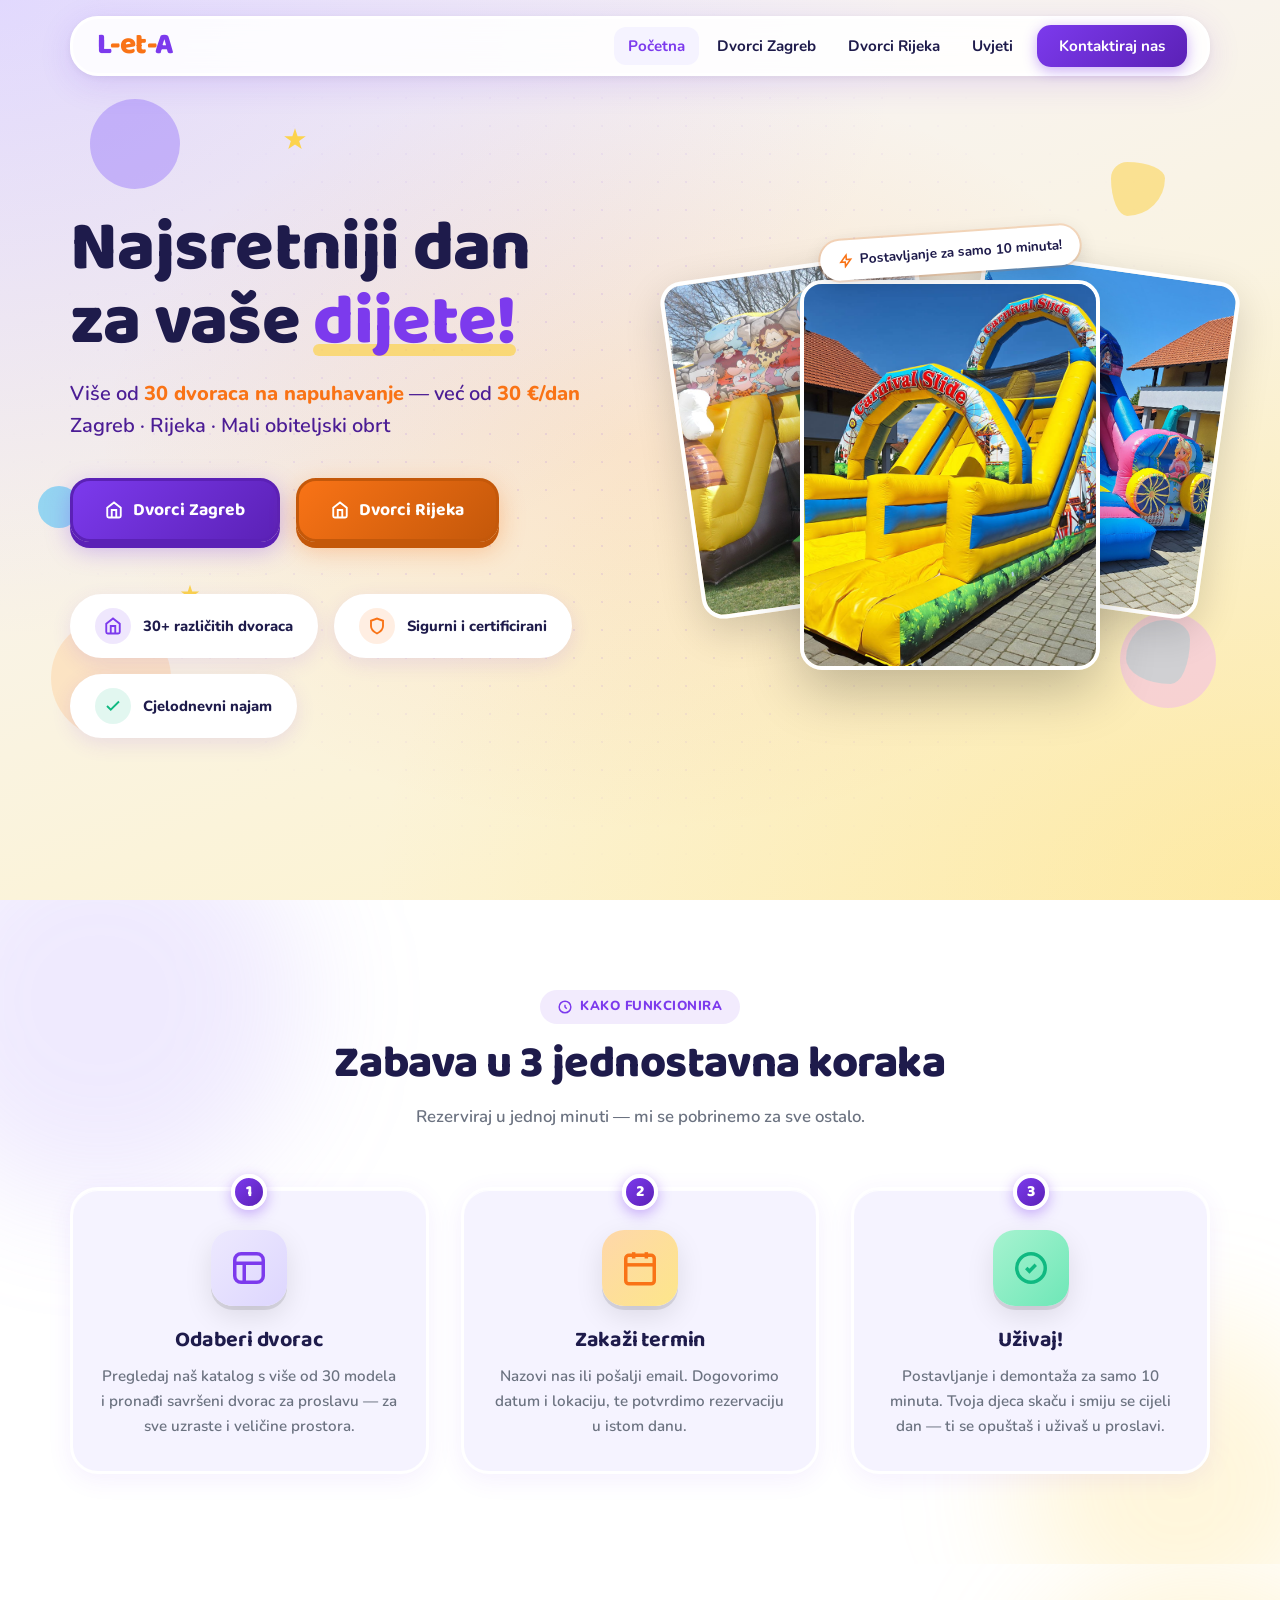
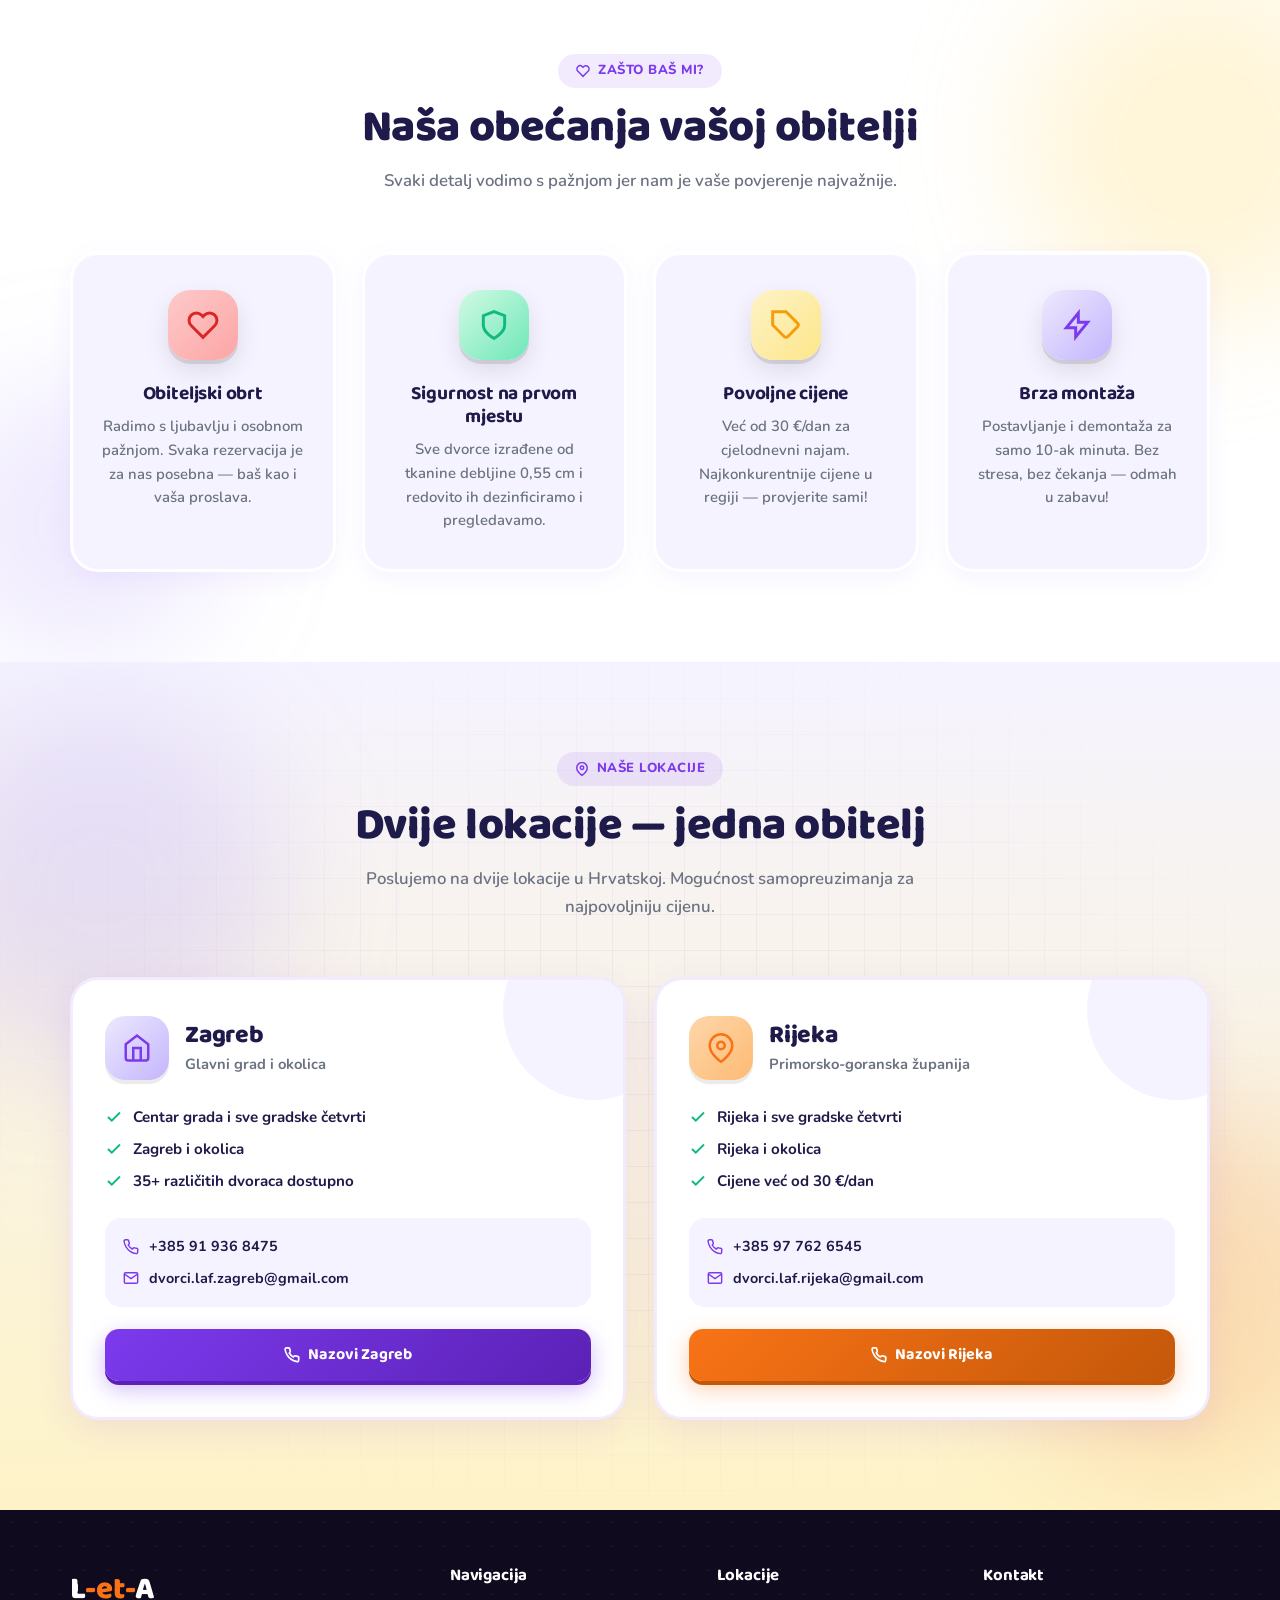
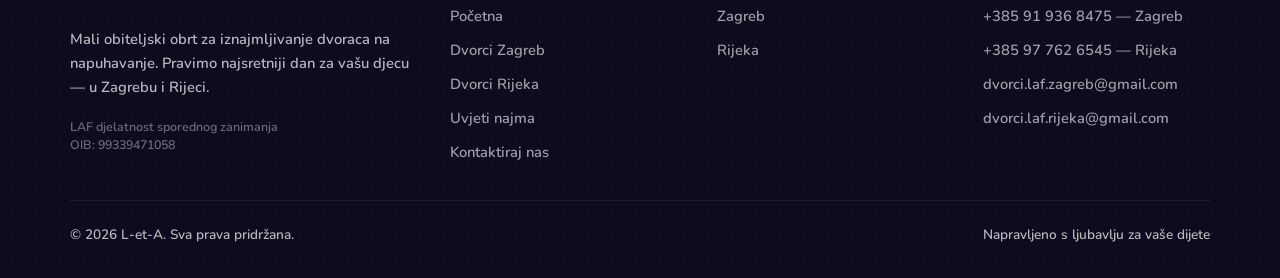
==== index.html @ 9fb662c5 "dodana stranica" ====
<!DOCTYPE html>
<html lang="hr">
<head>
  <meta charset="UTF-8" />
  <meta name="viewport" content="width=device-width, initial-scale=1.0, viewport-fit=cover" />
  <meta name="theme-color" content="#7C3AED" />
  <title>L-et-A — Dvorci na napuhavanje | Zagreb · Rijeka</title>
  <meta name="description" content="Nudimo vam veliki izbor napuhanaca/dvoraca na napuhavanje. Sigurni smo kako ćete pronaći idealan izbor za cjelodnevnu zabavu vašeg djeteta." />
  <meta name="keywords" content="napuhanac, dvorac, napuhanci, dvorci, napuhavanje, napuhanac Zagreb, napuhanci Zagreb, napuhanac Rijeka, napuhanci Rijeka, zabava, rođendan, rođendani, priredba, djeca, najam, iznajmljivanje" />
  <link rel="preconnect" href="https://fonts.googleapis.com" />
  <link rel="preconnect" href="https://fonts.gstatic.com" crossorigin />
  <link href="https://fonts.googleapis.com/css2?family=Baloo+2:wght@500;600;700;800&family=Nunito:wght@400;500;600;700;800&display=swap&subset=latin-ext" rel="stylesheet" />
  <link rel="stylesheet" href="css/style.css" />
</head>
<body>

  <nav class="navbar" id="navbar" aria-label="Glavna navigacija">
    <a href="index.html" class="nav-logo">L<span>-et-</span>A</a>
    <ul class="nav-links" id="navLinks">
      <li><a href="index.html" class="active">Početna</a></li>
      <li><a href="katalog.html#zagreb">Dvorci Zagreb</a></li>
      <li><a href="katalog.html#rijeka">Dvorci Rijeka</a></li>
      <li><a href="uvjeti.html">Uvjeti</a></li>
      <li><a href="kontakt.html" class="btn-nav">Kontaktiraj nas</a></li>
    </ul>
    <button class="hamburger" id="hamburger" aria-label="Otvori izbornik" aria-expanded="false" aria-controls="navLinks">
      <span></span><span></span><span></span>
    </button>
  </nav>

  <section class="hero" id="pocetna">
    <div class="shape shape-1"></div>
    <div class="shape shape-2"></div>
    <div class="shape shape-3"></div>
    <div class="shape shape-4"></div>
    <div class="shape shape-5"></div>
    <div class="shape shape-6"></div>
    <div class="star" style="top:14%;left:22%;animation-delay:0.3s">
      <svg width="26" height="26" viewBox="0 0 24 24"><path d="M12 2l2.4 7.4H22l-6.2 4.5 2.4 7.4L12 17 5.8 21.3l2.4-7.4L2 9.4h7.6z"/></svg>
    </div>
    <div class="star" style="top:28%;right:19%;animation-delay:1.2s">
      <svg width="18" height="18" viewBox="0 0 24 24"><path d="M12 2l2.4 7.4H22l-6.2 4.5 2.4 7.4L12 17 5.8 21.3l2.4-7.4L2 9.4h7.6z"/></svg>
    </div>
    <div class="star" style="bottom:32%;left:14%;animation-delay:0.8s">
      <svg width="22" height="22" viewBox="0 0 24 24"><path d="M12 2l2.4 7.4H22l-6.2 4.5 2.4 7.4L12 17 5.8 21.3l2.4-7.4L2 9.4h7.6z"/></svg>
    </div>
    <div class="star" style="top:60%;right:24%;animation-delay:1.7s">
      <svg width="16" height="16" viewBox="0 0 24 24"><path d="M12 2l2.4 7.4H22l-6.2 4.5 2.4 7.4L12 17 5.8 21.3l2.4-7.4L2 9.4h7.6z"/></svg>
    </div>

    <div class="hero-layout">

      <div class="hero-content fade-up">
        <h1>Najsretniji dan<br>za vaše <span class="accent">dijete!</span></h1>
        <p>Više od <strong>30 dvoraca na napuhavanje</strong> — već od <strong>30 €/dan</strong><br>Zagreb · Rijeka · Mali obiteljski obrt</p>
        <div class="hero-btns">
          <a href="katalog.html#zagreb" class="btn-primary">
            <svg width="18" height="18" viewBox="0 0 24 24" fill="none" stroke="currentColor" stroke-width="2.5"><path d="M3 9l9-7 9 7v11a2 2 0 0 1-2 2H5a2 2 0 0 1-2-2z"/><polyline points="9 22 9 12 15 12 15 22"/></svg>
            Dvorci Zagreb
          </a>
          <a href="katalog.html#rijeka" class="btn-secondary">
            <svg width="18" height="18" viewBox="0 0 24 24" fill="none" stroke="currentColor" stroke-width="2.5"><path d="M3 9l9-7 9 7v11a2 2 0 0 1-2 2H5a2 2 0 0 1-2-2z"/><polyline points="9 22 9 12 15 12 15 22"/></svg>
            Dvorci Rijeka
          </a>
        </div>
        <div class="hero-stats">
          <div class="stat-pill">
            <div class="stat-icon" style="background:rgba(124,58,237,0.12)">
              <svg width="18" height="18" viewBox="0 0 24 24" fill="none" stroke="#7C3AED" stroke-width="2.5"><path d="M3 9l9-7 9 7v11a2 2 0 0 1-2 2H5a2 2 0 0 1-2-2z"/><polyline points="9 22 9 12 15 12 15 22"/></svg>
            </div>
            30+ različitih dvoraca
          </div>
          <div class="stat-pill">
            <div class="stat-icon" style="background:rgba(249,115,22,0.12)">
              <svg width="18" height="18" viewBox="0 0 24 24" fill="none" stroke="#F97316" stroke-width="2.5"><path d="M12 22s8-4 8-10V5l-8-3-8 3v7c0 6 8 10 8 10z"/></svg>
            </div>
            Sigurni i certificirani
          </div>
          <div class="stat-pill">
            <div class="stat-icon" style="background:rgba(16,185,129,0.12)">
              <svg width="18" height="18" viewBox="0 0 24 24" fill="none" stroke="#10B981" stroke-width="2.5"><polyline points="20 6 9 17 4 12"/></svg>
            </div>
            Cjelodnevni najam
          </div>
        </div>
      </div>

      <div class="hero-imgs fade-up" style="transition-delay:0.15s">
        <div class="hero-img-stack">
          <img src="images/hero/hero3.jpg" class="hero-img hero-img-left" alt="Dvorac na napuhavanje" loading="eager" style="transform:rotate(-8deg) scaleX(-1)" />
          <img src="images/hero/hero1.jpg" class="hero-img hero-img-center" alt="Dvorac na napuhavanje" loading="eager" />
          <img src="images/hero/hero2.jpg" class="hero-img hero-img-right" alt="Dvorac na napuhavanje" loading="eager" />
          <div class="hero-img-badge">
            <svg viewBox="0 0 24 24" fill="none" stroke="currentColor" stroke-width="2.5"><path d="M13 10V3L4 14h7v7l9-11h-7z"/></svg>
            Postavljanje za samo 10 minuta!
          </div>
        </div>
      </div>

    </div>
  </section>

  <section class="hiw" id="kako">
    <div class="blob blob-1"></div>
    <div class="blob blob-2"></div>
    <div class="section-inner">
      <div class="section-header fade-up">
        <div class="section-tag">
          <svg width="14" height="14" viewBox="0 0 24 24" fill="none" stroke="currentColor" stroke-width="2.5"><circle cx="12" cy="12" r="10"/><path d="M12 8v4l3 3"/></svg>
          Kako funkcionira
        </div>
        <h2 class="section-title">Zabava u 3 jednostavna koraka</h2>
        <p class="section-sub">Rezerviraj u jednoj minuti — mi se pobrinemo za sve ostalo.</p>
      </div>
      <div class="hiw-grid">
        <div class="hiw-card fade-up" style="transition-delay:0.05s">
          <div class="hiw-step-num">1</div>
          <div class="hiw-icon" style="background:linear-gradient(135deg,#EDE9FE,#DDD6FE)">
            <svg viewBox="0 0 24 24" fill="none" stroke="#7C3AED" stroke-width="2.2"><rect x="3" y="3" width="18" height="18" rx="4"/><path d="M3 9h18M9 21V9"/></svg>
          </div>
          <h3>Odaberi dvorac</h3>
          <p>Pregledaj naš katalog s više od 30 modela i pronađi savršeni dvorac za proslavu — za sve uzraste i veličine prostora.</p>
        </div>
        <div class="hiw-card fade-up" style="transition-delay:0.15s">
          <div class="hiw-step-num">2</div>
          <div class="hiw-icon" style="background:linear-gradient(135deg,#FED7AA,#FDE68A)">
            <svg viewBox="0 0 24 24" fill="none" stroke="#F97316" stroke-width="2.2"><rect x="3" y="4" width="18" height="18" rx="2"/><line x1="16" y1="2" x2="16" y2="6"/><line x1="8" y1="2" x2="8" y2="6"/><line x1="3" y1="10" x2="21" y2="10"/></svg>
          </div>
          <h3>Zakaži termin</h3>
          <p>Nazovi nas ili pošalji email. Dogovorimo datum i lokaciju, te potvrdimo rezervaciju u istom danu.</p>
        </div>
        <div class="hiw-card fade-up" style="transition-delay:0.25s">
          <div class="hiw-step-num">3</div>
          <div class="hiw-icon" style="background:linear-gradient(135deg,#A7F3D0,#6EE7B7)">
            <svg viewBox="0 0 24 24" fill="none" stroke="#10B981" stroke-width="2.2"><path d="M9 12l2 2 4-4m6 2a9 9 0 11-18 0 9 9 0 0118 0z"/></svg>
          </div>
          <h3>Uživaj!</h3>
          <p>Postavljanje i demontaža za samo 10 minuta. Tvoja djeca skaču i smiju se cijeli dan — ti se opuštaš i uživaš u proslavi.</p>
        </div>
      </div>
    </div>
  </section>

  <section class="why">
    <div class="blob blob-1"></div>
    <div class="blob blob-2"></div>
    <div class="section-inner">
      <div class="section-header fade-up">
        <div class="section-tag">
          <svg width="14" height="14" viewBox="0 0 24 24" fill="none" stroke="currentColor" stroke-width="2.5"><path d="M20.84 4.61a5.5 5.5 0 0 0-7.78 0L12 5.67l-1.06-1.06a5.5 5.5 0 0 0-7.78 7.78l1.06 1.06L12 21.23l7.78-7.78 1.06-1.06a5.5 5.5 0 0 0 0-7.78z"/></svg>
          Zašto baš mi?
        </div>
        <h2 class="section-title">Naša obećanja vašoj obitelji</h2>
        <p class="section-sub">Svaki detalj vodimo s pažnjom jer nam je vaše povjerenje najvažnije.</p>
      </div>
      <div class="why-grid">
        <div class="why-card fade-up" style="transition-delay:0.05s">
          <div class="why-icon" style="background:linear-gradient(135deg,#FECACA,#FCA5A5)">
            <svg viewBox="0 0 24 24" fill="none" stroke="#DC2626" stroke-width="2.2"><path d="M20.84 4.61a5.5 5.5 0 0 0-7.78 0L12 5.67l-1.06-1.06a5.5 5.5 0 0 0-7.78 7.78l1.06 1.06L12 21.23l7.78-7.78 1.06-1.06a5.5 5.5 0 0 0 0-7.78z"/></svg>
          </div>
          <h3>Obiteljski obrt</h3>
          <p>Radimo s ljubavlju i osobnom pažnjom. Svaka rezervacija je za nas posebna — baš kao i vaša proslava.</p>
        </div>
        <div class="why-card fade-up" style="transition-delay:0.12s">
          <div class="why-icon" style="background:linear-gradient(135deg,#D1FAE5,#6EE7B7)">
            <svg viewBox="0 0 24 24" fill="none" stroke="#10B981" stroke-width="2.2"><path d="M12 22s8-4 8-10V5l-8-3-8 3v7c0 6 8 10 8 10z"/></svg>
          </div>
          <h3>Sigurnost na prvom mjestu</h3>
          <p>Sve dvorce izrađene od tkanine debljine 0,55 cm i redovito ih dezinficiramo i pregledavamo.</p>
        </div>
        <div class="why-card fade-up" style="transition-delay:0.19s">
          <div class="why-icon" style="background:linear-gradient(135deg,#FEF3C7,#FDE68A)">
            <svg viewBox="0 0 24 24" fill="none" stroke="#F59E0B" stroke-width="2.2"><path d="M20.59 13.41l-7.17 7.17a2 2 0 0 1-2.83 0L2 12V2h10l8.59 8.59a2 2 0 0 1 0 2.82z"/><line x1="7" y1="7" x2="7.01" y2="7"/></svg>
          </div>
          <h3>Povoljne cijene</h3>
          <p>Već od 30 €/dan za cjelodnevni najam. Najkonkurentnije cijene u regiji — provjerite sami!</p>
        </div>
        <div class="why-card fade-up" style="transition-delay:0.26s">
          <div class="why-icon" style="background:linear-gradient(135deg,#EDE9FE,#C4B5FD)">
            <svg viewBox="0 0 24 24" fill="none" stroke="#7C3AED" stroke-width="2.2"><path d="M13 10V3L4 14h7v7l9-11h-7z"/></svg>
          </div>
          <h3>Brza montaža</h3>
          <p>Postavljanje i demontaža za samo 10-ak minuta. Bez stresa, bez čekanja — odmah u zabavu!</p>
        </div>
      </div>
    </div>
  </section>

  <section class="areas" id="lokacije">
    <div class="blob blob-1"></div>
    <div class="blob blob-2"></div>
    <div class="section-inner">
      <div class="section-header fade-up">
        <div class="section-tag">
          <svg width="14" height="14" viewBox="0 0 24 24" fill="none" stroke="currentColor" stroke-width="2.5"><path d="M21 10c0 7-9 13-9 13s-9-6-9-13a9 9 0 0 1 18 0z"/><circle cx="12" cy="10" r="3"/></svg>
          Naše lokacije
        </div>
        <h2 class="section-title">Dvije lokacije — jedna obitelj</h2>
        <p class="section-sub">Poslujemo na dvije lokacije u Hrvatskoj. Mogućnost samopreuzimanja za najpovoljniju cijenu.</p>
      </div>
      <div class="areas-grid">

        <div class="area-card fade-up" id="lokacija-zagreb" style="transition-delay:0.05s">
          <div class="area-card-header">
            <div class="area-icon" style="background:linear-gradient(135deg,#EDE9FE,#C4B5FD)">
              <svg viewBox="0 0 24 24" fill="none" stroke="#7C3AED" stroke-width="2"><path d="M3 9l9-7 9 7v11a2 2 0 0 1-2 2H5a2 2 0 0 1-2-2z"/><polyline points="9 22 9 12 15 12 15 22"/></svg>
            </div>
            <div>
              <h3>Zagreb</h3>
              <p class="area-sub">Glavni grad i okolica</p>
            </div>
          </div>
          <ul class="area-list">
            <li><svg viewBox="0 0 24 24" fill="none" stroke="currentColor" stroke-width="2.5"><polyline points="20 6 9 17 4 12"/></svg>Centar grada i sve gradske četvrti</li>
            <li><svg viewBox="0 0 24 24" fill="none" stroke="currentColor" stroke-width="2.5"><polyline points="20 6 9 17 4 12"/></svg>Zagreb i okolica</li>
            <li><svg viewBox="0 0 24 24" fill="none" stroke="currentColor" stroke-width="2.5"><polyline points="20 6 9 17 4 12"/></svg>35+ različitih dvoraca dostupno</li>
          </ul>
          <div class="area-contact">
            <div class="area-contact-row">
              <svg viewBox="0 0 24 24" fill="none" stroke="currentColor" stroke-width="2.2"><path d="M22 16.92v3a2 2 0 0 1-2.18 2 19.79 19.79 0 0 1-8.63-3.07A19.5 19.5 0 0 1 4.69 12 19.79 19.79 0 0 1 1.61 3.41 2 2 0 0 1 3.6 1.21h3a2 2 0 0 1 2 1.72 12.84 12.84 0 0 0 .7 2.81 2 2 0 0 1-.45 2.11L7.91 9a16 16 0 0 0 6 6l1.27-1.27a2 2 0 0 1 2.11-.45 12.84 12.84 0 0 0 2.81.7A2 2 0 0 1 22 16.92z"/></svg>
              <a href="tel:+385919368475">+385 91 936 8475</a>
            </div>
            <div class="area-contact-row">
              <svg viewBox="0 0 24 24" fill="none" stroke="currentColor" stroke-width="2.2"><path d="M4 4h16c1.1 0 2 .9 2 2v12c0 1.1-.9 2-2 2H4c-1.1 0-2-.9-2-2V6c0-1.1.9-2 2-2z"/><polyline points="22,6 12,13 2,6"/></svg>
              <a href="mailto:dvorci.laf.zagreb@gmail.com">dvorci.laf.zagreb@gmail.com</a>
            </div>
          </div>
          <a href="tel:+385919368475" class="btn-area btn-area-purple">
            <svg width="16" height="16" viewBox="0 0 24 24" fill="none" stroke="currentColor" stroke-width="2.5"><path d="M22 16.92v3a2 2 0 0 1-2.18 2 19.79 19.79 0 0 1-8.63-3.07A19.5 19.5 0 0 1 4.69 12 19.79 19.79 0 0 1 1.61 3.41 2 2 0 0 1 3.6 1.21h3a2 2 0 0 1 2 1.72 12.84 12.84 0 0 0 .7 2.81 2 2 0 0 1-.45 2.11L7.91 9a16 16 0 0 0 6 6l1.27-1.27a2 2 0 0 1 2.11-.45 12.84 12.84 0 0 0 2.81.7A2 2 0 0 1 22 16.92z"/></svg>
            Nazovi Zagreb
          </a>
        </div>

        <div class="area-card fade-up" id="lokacija-rijeka" style="transition-delay:0.15s">
          <div class="area-card-header">
            <div class="area-icon" style="background:linear-gradient(135deg,#FED7AA,#FDBA74)">
              <svg viewBox="0 0 24 24" fill="none" stroke="#F97316" stroke-width="2"><path d="M21 10c0 7-9 13-9 13s-9-6-9-13a9 9 0 0 1 18 0z"/><circle cx="12" cy="10" r="3"/></svg>
            </div>
            <div>
              <h3>Rijeka</h3>
              <p class="area-sub">Primorsko-goranska županija</p>
            </div>
          </div>
          <ul class="area-list">
            <li><svg viewBox="0 0 24 24" fill="none" stroke="currentColor" stroke-width="2.5"><polyline points="20 6 9 17 4 12"/></svg>Rijeka i sve gradske četvrti</li>
            <li><svg viewBox="0 0 24 24" fill="none" stroke="currentColor" stroke-width="2.5"><polyline points="20 6 9 17 4 12"/></svg>Rijeka i okolica</li>
            <li><svg viewBox="0 0 24 24" fill="none" stroke="currentColor" stroke-width="2.5"><polyline points="20 6 9 17 4 12"/></svg>Cijene već od 30 €/dan</li>
          </ul>
          <div class="area-contact">
            <div class="area-contact-row">
              <svg viewBox="0 0 24 24" fill="none" stroke="currentColor" stroke-width="2.2"><path d="M22 16.92v3a2 2 0 0 1-2.18 2 19.79 19.79 0 0 1-8.63-3.07A19.5 19.5 0 0 1 4.69 12 19.79 19.79 0 0 1 1.61 3.41 2 2 0 0 1 3.6 1.21h3a2 2 0 0 1 2 1.72 12.84 12.84 0 0 0 .7 2.81 2 2 0 0 1-.45 2.11L7.91 9a16 16 0 0 0 6 6l1.27-1.27a2 2 0 0 1 2.11-.45 12.84 12.84 0 0 0 2.81.7A2 2 0 0 1 22 16.92z"/></svg>
              <a href="tel:+385977626545">+385 97 762 6545</a>
            </div>
            <div class="area-contact-row">
              <svg viewBox="0 0 24 24" fill="none" stroke="currentColor" stroke-width="2.2"><path d="M4 4h16c1.1 0 2 .9 2 2v12c0 1.1-.9 2-2 2H4c-1.1 0-2-.9-2-2V6c0-1.1.9-2 2-2z"/><polyline points="22,6 12,13 2,6"/></svg>
              <a href="mailto:dvorci.laf.rijeka@gmail.com">dvorci.laf.rijeka@gmail.com</a>
            </div>
          </div>
          <a href="tel:+385977626545" class="btn-area btn-area-orange">
            <svg width="16" height="16" viewBox="0 0 24 24" fill="none" stroke="currentColor" stroke-width="2.5"><path d="M22 16.92v3a2 2 0 0 1-2.18 2 19.79 19.79 0 0 1-8.63-3.07A19.5 19.5 0 0 1 4.69 12 19.79 19.79 0 0 1 1.61 3.41 2 2 0 0 1 3.6 1.21h3a2 2 0 0 1 2 1.72 12.84 12.84 0 0 0 .7 2.81 2 2 0 0 1-.45 2.11L7.91 9a16 16 0 0 0 6 6l1.27-1.27a2 2 0 0 1 2.11-.45 12.84 12.84 0 0 0 2.81.7A2 2 0 0 1 22 16.92z"/></svg>
            Nazovi Rijeka
          </a>
        </div>

      </div>
    </div>
  </section>

  <footer class="footer" id="footer">
    <div class="footer-inner">
      <div>
        <a href="index.html" class="footer-logo">L<span>-et-</span>A</a>
        <p class="footer-desc">Mali obiteljski obrt za iznajmljivanje dvoraca na napuhavanje. Pravimo najsretniji dan za vašu djecu — u Zagrebu i Rijeci.</p>
        <p class="footer-business">LAF djelatnost sporednog zanimanja<br>OIB: 99339471058</p>
      </div>
      <div class="footer-col">
        <h4>Navigacija</h4>
        <ul class="footer-links">
          <li><a href="index.html">Početna</a></li>
          <li><a href="katalog.html#zagreb">Dvorci Zagreb</a></li>
          <li><a href="katalog.html#rijeka">Dvorci Rijeka</a></li>
          <li><a href="uvjeti.html">Uvjeti najma</a></li>
          <li><a href="kontakt.html">Kontaktiraj nas</a></li>
        </ul>
      </div>
      <div class="footer-col">
        <h4>Lokacije</h4>
        <ul class="footer-links">
          <li><a href="kontakt.html#zagreb">Zagreb</a></li>
          <li><a href="kontakt.html#rijeka">Rijeka</a></li>
        </ul>
      </div>
      <div class="footer-col">
        <h4>Kontakt</h4>
        <ul class="footer-links">
          <li><a href="tel:+385919368475">+385 91 936 8475 — Zagreb</a></li>
          <li><a href="tel:+385977626545">+385 97 762 6545 — Rijeka</a></li>
          <li><a href="mailto:dvorci.laf.zagreb@gmail.com">dvorci.laf.zagreb@gmail.com</a></li>
          <li><a href="mailto:dvorci.laf.rijeka@gmail.com">dvorci.laf.rijeka@gmail.com</a></li>
        </ul>
      </div>
    </div>
    <hr class="footer-divider" />
    <div class="footer-bottom">
      <span>© <span id="year"></span> L-et-A. Sva prava pridržana.</span>
      <span>Napravljeno s ljubavlju za vaše dijete</span>
    </div>
  </footer>

  <script src="js/script.js"></script>
  <script>document.getElementById('year').textContent = new Date().getFullYear();</script>
</body>
</html>
---- css/style.css ----
/* ═══════════════════════════════════════════════
   L-et-A — Shared Stylesheet
   Used across: index, katalog, uvjeti, kontakt
   ═══════════════════════════════════════════════ */

*, *::before, *::after { box-sizing: border-box; margin: 0; padding: 0; }

:root {
  --purple:    #7C3AED;
  --purple-l:  #A78BFA;
  --purple-d:  #5B21B6;
  --purple-xd: #4C1D95;
  --orange:    #F97316;
  --orange-d:  #C4580A;
  --yellow:    #FCD34D;
  --green:     #10B981;
  --green-l:   #6EE7B7;
  --blue:      #38BDF8;
  --pink:      #F0ABFC;
  --bg:        #F5F3FF;
  --bg-2:      #FEF3C7;
  --card-bg:   #FFFFFF;
  --text:      #1E1B4B;
  --text-2:    #4C1D95;
  --muted:     #6B7280;
  --radius:    20px;
  --radius-lg: 28px;
}

html {
  scroll-behavior: smooth;
  -webkit-text-size-adjust: 100%;
}

body {
  font-family: 'Nunito', system-ui, -apple-system, sans-serif;
  background: var(--bg);
  color: var(--text);
  overflow-x: hidden;
  -webkit-font-smoothing: antialiased;
  font-size: 16px;
  line-height: 1.5;
}

h1, h2, h3, h4, h5 {
  font-family: 'Baloo 2', 'Nunito', sans-serif;
  font-weight: 700;
  letter-spacing: -0.01em;
  line-height: 1.2;
}

img { max-width: 100%; display: block; }
button { font-family: inherit; }
a { color: inherit; }

/* ─── NAVBAR ─── */
.navbar {
  position: fixed; top: 16px; left: 50%; transform: translateX(-50%);
  width: calc(100% - 32px); max-width: 1140px;
  background: rgba(255,255,255,0.88);
  backdrop-filter: blur(18px);
  -webkit-backdrop-filter: blur(18px);
  border: 3px solid #fff;
  border-radius: var(--radius-lg);
  box-shadow: 0 8px 32px rgba(124,58,237,0.15), 0 2px 8px rgba(0,0,0,0.06);
  padding: 12px 20px 12px 24px;
  display: flex; align-items: center; justify-content: space-between;
  z-index: 100;
  transition: box-shadow 0.3s, padding 0.3s;
}
.navbar.scrolled {
  box-shadow: 0 14px 44px rgba(124,58,237,0.22), 0 2px 8px rgba(0,0,0,0.08);
  padding: 8px 20px 8px 24px;
}
.nav-logo {
  font-family: 'Baloo 2', sans-serif;
  font-size: 1.85rem; font-weight: 800;
  color: var(--purple);
  text-decoration: none;
  letter-spacing: -0.02em;
  line-height: 1;
}
.nav-logo span { color: var(--orange); }
.nav-links {
  display: flex; align-items: center; gap: 4px;
  list-style: none;
}
.nav-links a {
  text-decoration: none; color: var(--text);
  font-weight: 700; font-size: 0.95rem;
  padding: 9px 14px; border-radius: 12px;
  transition: background 0.2s, color 0.2s;
  cursor: pointer;
  white-space: nowrap;
}
.nav-links a:hover,
.nav-links a.active { background: var(--bg); color: var(--purple); }
.nav-links .btn-nav {
  background: linear-gradient(135deg, var(--purple), var(--purple-d));
  color: #fff !important;
  border-radius: 14px;
  padding: 11px 22px;
  box-shadow: 0 4px 14px rgba(124,58,237,0.4);
  transition: transform 0.2s ease-out, box-shadow 0.2s;
  margin-left: 6px;
}
.nav-links .btn-nav:hover {
  background: linear-gradient(135deg, var(--purple-d), var(--purple-xd));
  color: #fff !important;
  transform: translateY(-2px);
  box-shadow: 0 8px 22px rgba(124,58,237,0.5);
}
.hamburger {
  display: none; flex-direction: column; gap: 5px;
  cursor: pointer; padding: 10px; background: none; border: none;
}
.hamburger span {
  width: 24px; height: 3px;
  background: var(--purple); border-radius: 3px;
  transition: all 0.3s;
}
.hamburger.open span:nth-child(1) { transform: translateY(8px) rotate(45deg); }
.hamburger.open span:nth-child(2) { opacity: 0; }
.hamburger.open span:nth-child(3) { transform: translateY(-8px) rotate(-45deg); }

/* ─── HERO ─── */
.hero {
  min-height: 100vh;
  background:
    radial-gradient(ellipse at top left, rgba(167,139,250,0.25), transparent 50%),
    radial-gradient(ellipse at bottom right, rgba(252,211,77,0.3), transparent 50%),
    radial-gradient(ellipse at center, rgba(249,115,22,0.12), transparent 60%),
    linear-gradient(160deg, #F5F3FF 0%, #FEF3C7 100%);
  display: flex; align-items: center; justify-content: center;
  position: relative; overflow: hidden;
  padding: 130px 24px 80px;
}
.hero::before {
  content: ''; position: absolute; inset: 0;
  background-image: radial-gradient(circle, rgba(124,58,237,0.1) 1.5px, transparent 1.5px);
  background-size: 28px 28px;
  mask-image: radial-gradient(ellipse at center, #000 30%, transparent 70%);
  -webkit-mask-image: radial-gradient(ellipse at center, #000 30%, transparent 70%);
  pointer-events: none;
}
.hero-content {
  text-align: center; max-width: 760px;
  position: relative; z-index: 2;
}
.hero-badge {
  display: inline-flex; align-items: center; gap: 8px;
  background: #fff;
  border: 3px solid var(--yellow);
  border-radius: 50px;
  padding: 9px 22px;
  font-weight: 800; font-size: 0.9rem;
  color: var(--text);
  box-shadow: 0 6px 20px rgba(252,211,77,0.45);
  margin-bottom: 28px;
  animation: float 3s ease-in-out infinite;
}
.hero-badge svg { width: 18px; height: 18px; color: var(--orange); }
.hero h1 {
  font-size: clamp(2.4rem, 6.5vw, 4.4rem);
  font-weight: 800;
  line-height: 1.05;
  color: var(--text);
  margin-bottom: 18px;
}
.hero h1 .accent {
  color: var(--purple);
  position: relative;
  display: inline-block;
}
.hero h1 .accent::after {
  content: '';
  position: absolute; left: 0; right: 0; bottom: 4px;
  height: 12px;
  background: var(--yellow);
  border-radius: 8px;
  z-index: -1;
  opacity: 0.7;
}
.hero p {
  font-size: clamp(1.05rem, 2.4vw, 1.25rem);
  color: var(--text-2); font-weight: 600;
  margin-bottom: 36px; line-height: 1.6;
}
.hero p strong { color: var(--orange); font-weight: 800; }
.hero-btns {
  display: flex; gap: 16px; justify-content: center; flex-wrap: wrap;
}

.btn-primary, .btn-secondary {
  display: inline-flex; align-items: center; gap: 10px;
  text-decoration: none;
  font-family: 'Baloo 2', sans-serif;
  font-size: 1.1rem; font-weight: 700;
  padding: 16px 32px; border-radius: var(--radius);
  transition: transform 0.15s ease-out, box-shadow 0.15s ease-out;
  cursor: pointer;
  border: none;
  min-height: 56px;
  white-space: nowrap;
}
.btn-primary {
  background: linear-gradient(135deg, var(--purple), var(--purple-d));
  color: #fff;
  border: 3px solid var(--purple-d);
  box-shadow: 0 6px 0 var(--purple-d), 0 8px 24px rgba(124,58,237,0.35);
}
.btn-primary:hover { transform: translateY(-3px); box-shadow: 0 9px 0 var(--purple-d), 0 12px 32px rgba(124,58,237,0.45); }
.btn-primary:active { transform: translateY(2px); box-shadow: 0 3px 0 var(--purple-d), 0 4px 16px rgba(124,58,237,0.3); }
.btn-secondary {
  background: linear-gradient(135deg, var(--orange), var(--orange-d));
  color: #fff;
  border: 3px solid var(--orange-d);
  box-shadow: 0 6px 0 var(--orange-d), 0 8px 24px rgba(249,115,22,0.35);
}
.btn-secondary:hover { transform: translateY(-3px); box-shadow: 0 9px 0 var(--orange-d), 0 12px 32px rgba(249,115,22,0.45); }
.btn-secondary:active { transform: translateY(2px); box-shadow: 0 3px 0 var(--orange-d), 0 4px 16px rgba(249,115,22,0.3); }

.hero-stats {
  display: flex; gap: 16px; justify-content: center; flex-wrap: wrap;
  margin-top: 52px;
}
.stat-pill {
  background: #fff;
  border: 3px solid #fff;
  border-radius: 50px;
  padding: 11px 22px;
  display: flex; align-items: center; gap: 12px;
  font-weight: 800; font-size: 0.92rem;
  box-shadow: 0 6px 20px rgba(124,58,237,0.12);
  color: var(--text);
}
.stat-pill .stat-icon {
  width: 36px; height: 36px; border-radius: 50%;
  display: flex; align-items: center; justify-content: center;
  flex-shrink: 0;
}

/* Floating shapes */
.shape {
  position: absolute; border-radius: 50%;
  opacity: 0.55; pointer-events: none;
  filter: blur(0.5px);
}
.shape-1 { width:90px;height:90px; background:var(--purple-l); top:11%; left:7%; animation: float 6s ease-in-out infinite; }
.shape-2 { width:54px;height:54px; background:var(--yellow); top:18%; right:9%; animation: float 4.5s ease-in-out infinite 1s; border-radius: 30% 70% 70% 30% / 30% 30% 70% 70%; }
.shape-3 { width:120px;height:120px; background:#FED7AA; bottom:18%; left:4%; animation: float 7s ease-in-out infinite 0.5s; }
.shape-4 { width:64px;height:64px; background:var(--green-l); opacity:0.45; bottom:24%; right:7%; animation: float 5s ease-in-out infinite 2s; border-radius: 60% 40% 30% 70% / 60% 30% 70% 40%; }
.shape-5 { width:42px;height:42px; background:var(--blue); opacity:0.5; top:54%; left:3%; animation: float 5.5s ease-in-out infinite 1.5s; }
.shape-6 { width:96px;height:96px; background:var(--pink); top:68%; right:5%; animation: float 6.5s ease-in-out infinite 0.8s; opacity:0.4; }
.star { position: absolute; pointer-events: none; animation: twinkle 3s ease-in-out infinite; }
.star svg { fill: var(--yellow); }

@keyframes float {
  0%, 100% { transform: translateY(0) rotate(0deg); }
  50% { transform: translateY(-18px) rotate(8deg); }
}
@keyframes twinkle {
  0%, 100% { opacity: 0.85; transform: scale(1) rotate(0deg); }
  50% { opacity: 0.4; transform: scale(0.85) rotate(20deg); }
}

/* ─── PAGE HEADER (used on subpages: catalog, terms, contact) ─── */
.page-header {
  padding: 150px 24px 70px;
  text-align: center;
  background:
    radial-gradient(ellipse at top left, rgba(167,139,250,0.22), transparent 50%),
    radial-gradient(ellipse at bottom right, rgba(252,211,77,0.25), transparent 50%),
    linear-gradient(160deg, #F5F3FF 0%, #FEF3C7 100%);
  position: relative;
  overflow: hidden;
}
.page-header::before {
  content: ''; position: absolute; inset: 0;
  background-image: radial-gradient(circle, rgba(124,58,237,0.1) 1.5px, transparent 1.5px);
  background-size: 28px 28px;
  mask-image: radial-gradient(ellipse at center, #000 30%, transparent 70%);
  -webkit-mask-image: radial-gradient(ellipse at center, #000 30%, transparent 70%);
  pointer-events: none;
}
.page-header-inner {
  max-width: 800px; margin: 0 auto;
  position: relative; z-index: 2;
}
.page-header h1 {
  font-size: clamp(2.2rem, 5.5vw, 3.6rem);
  font-weight: 800;
  margin-bottom: 16px;
}
.page-header h1 .accent { color: var(--purple); }
.page-header p {
  font-size: clamp(1rem, 2.2vw, 1.2rem);
  color: var(--text-2); font-weight: 600;
  line-height: 1.6;
}
.breadcrumb {
  display: inline-flex; align-items: center; gap: 8px;
  background: #fff;
  border: 3px solid var(--yellow);
  border-radius: 50px;
  padding: 8px 20px;
  font-size: 0.85rem; font-weight: 800;
  color: var(--text);
  box-shadow: 0 6px 20px rgba(252,211,77,0.4);
  margin-bottom: 22px;
  text-decoration: none;
}
.breadcrumb svg { width: 14px; height: 14px; color: var(--purple); }
.breadcrumb a { text-decoration: none; color: var(--purple); }

/* ─── SECTION COMMON ─── */
section { padding: 90px 24px; position: relative; }
.section-inner { max-width: 1140px; margin: 0 auto; position: relative; z-index: 2; }
.section-tag {
  display: inline-flex; align-items: center; gap: 8px;
  background: rgba(124,58,237,0.1);
  color: var(--purple);
  font-weight: 800; font-size: 0.82rem;
  padding: 7px 18px; border-radius: 50px;
  margin-bottom: 14px; text-transform: uppercase; letter-spacing: 0.5px;
}
.section-title {
  font-size: clamp(1.9rem, 4.5vw, 2.8rem);
  font-weight: 800; color: var(--text);
  margin-bottom: 14px; line-height: 1.15;
}
.section-sub {
  font-size: 1.05rem; color: var(--muted);
  font-weight: 600; max-width: 600px;
  line-height: 1.65;
}
.section-header {
  margin-bottom: 56px;
  text-align: center;
  display: flex; flex-direction: column; align-items: center;
}

/* Blob decorations */
.blob {
  position: absolute; border-radius: 50%;
  filter: blur(60px);
  pointer-events: none;
  z-index: 0;
}

/* Fade-in */
.fade-up {
  opacity: 0;
  transform: translateY(32px);
  transition: opacity 0.7s ease, transform 0.7s ease;
}
.fade-up.visible { opacity: 1; transform: translateY(0); }
@media (prefers-reduced-motion: reduce) {
  .fade-up { opacity: 1; transform: none; transition: none; }
  .shape, .star, .hero-badge { animation: none !important; }
  html { scroll-behavior: auto; }
}

/* ─── HOW IT WORKS ─── */
.hiw { background: #fff; overflow: hidden; }
.hiw .blob-1 { width: 400px; height: 400px; background: rgba(167,139,250,0.18); top: -100px; left: -100px; }
.hiw .blob-2 { width: 320px; height: 320px; background: rgba(252,211,77,0.2); bottom: -80px; right: -60px; }
.hiw-grid {
  display: grid;
  grid-template-columns: repeat(auto-fit, minmax(260px, 1fr));
  gap: 32px;
}
.hiw-card {
  background: var(--bg);
  border: 3px solid #fff;
  border-radius: var(--radius-lg);
  padding: 40px 28px 32px;
  text-align: center;
  box-shadow: 0 6px 24px rgba(124,58,237,0.08), inset 0 1px 0 rgba(255,255,255,0.9);
  transition: transform 0.25s ease-out, box-shadow 0.25s;
  position: relative;
}
.hiw-card:hover {
  transform: translateY(-8px);
  box-shadow: 0 18px 44px rgba(124,58,237,0.18), inset 0 1px 0 rgba(255,255,255,0.9);
}
.hiw-step-num {
  position: absolute; top: -16px; left: 50%; transform: translateX(-50%);
  background: linear-gradient(135deg, var(--purple), var(--purple-d));
  color: #fff; font-family: 'Baloo 2', sans-serif;
  font-size: 1rem; font-weight: 800;
  width: 36px; height: 36px;
  border-radius: 50%; display: flex; align-items: center; justify-content: center;
  border: 4px solid #fff;
  box-shadow: 0 4px 14px rgba(124,58,237,0.4);
}
.hiw-icon {
  width: 76px; height: 76px; border-radius: 22px;
  display: flex; align-items: center; justify-content: center;
  margin: 0 auto 22px;
  box-shadow: 0 4px 0 rgba(0,0,0,0.1), 0 10px 28px rgba(0,0,0,0.1);
}
.hiw-icon svg { width: 38px; height: 38px; }
.hiw-card h3 { font-size: 1.35rem; font-weight: 700; margin-bottom: 10px; color: var(--text); }
.hiw-card p { color: var(--muted); font-size: 0.95rem; line-height: 1.65; font-weight: 600; }

/* ─── CATALOG ─── */
.catalog { background: var(--bg); overflow: hidden; }
.catalog::before {
  content: ''; position: absolute; inset: 0;
  background-image: radial-gradient(circle, rgba(124,58,237,0.12) 1.5px, transparent 1.5px);
  background-size: 28px 28px;
  opacity: 0.6;
  pointer-events: none;
}
.catalog .blob-1 { width: 380px; height: 380px; background: rgba(249,115,22,0.18); top: 10%; right: -120px; }
.catalog .blob-2 { width: 320px; height: 320px; background: rgba(167,139,250,0.2); bottom: 5%; left: -80px; }

.catalog-grid {
  display: grid;
  grid-template-columns: repeat(auto-fill, minmax(270px, 1fr));
  gap: 26px;
}
.catalog-card {
  border-radius: var(--radius-lg);
  border: 3px solid rgba(255,255,255,0.65);
  padding: 0;
  color: #fff;
  box-shadow: 0 8px 0 rgba(0,0,0,0.13), 0 18px 40px rgba(0,0,0,0.15);
  transition: transform 0.25s ease-out, box-shadow 0.25s;
  cursor: pointer; position: relative; overflow: hidden;
  display: flex; flex-direction: column;
}
.catalog-card:hover {
  transform: translateY(-10px);
  box-shadow: 0 18px 0 rgba(0,0,0,0.13), 0 30px 60px rgba(0,0,0,0.2);
}
.catalog-card-1 { background: linear-gradient(145deg, #8B5CF6, #5B21B6); }
.catalog-card-2 { background: linear-gradient(145deg, #F97316, #C4580A); }
.catalog-card-3 { background: linear-gradient(145deg, #10B981, #059669); }
.catalog-card-4 { background: linear-gradient(145deg, #0EA5E9, #0369A1); }
.catalog-card-5 { background: linear-gradient(145deg, #EC4899, #BE185D); }
.catalog-card-6 { background: linear-gradient(145deg, #F59E0B, #B45309); }

/* Image area on cards (for when user adds photos) */
.catalog-image {
  width: 100%;
  aspect-ratio: 4/3;
  background: rgba(255,255,255,0.15);
  position: relative;
  overflow: hidden;
  display: flex; align-items: center; justify-content: center;
}
.catalog-image img {
  width: 100%; height: 100%; object-fit: cover;
}
.catalog-image-placeholder {
  display: flex; flex-direction: column; align-items: center; gap: 6px;
  color: rgba(255,255,255,0.7);
  font-size: 0.78rem; font-weight: 700;
}
.catalog-image-placeholder svg { width: 44px; height: 44px; opacity: 0.7; }

.catalog-body {
  padding: 24px 24px 22px;
  display: flex; flex-direction: column; flex: 1;
  position: relative;
}
.catalog-tag {
  position: absolute; top: 12px; right: 12px;
  background: rgba(255,255,255,0.92);
  color: var(--purple-d);
  font-size: 0.7rem; font-weight: 800;
  padding: 5px 12px; border-radius: 20px;
  text-transform: uppercase; letter-spacing: 0.5px;
  z-index: 3;
  box-shadow: 0 2px 8px rgba(0,0,0,0.15);
}
.catalog-card h3 { font-size: 1.35rem; font-weight: 700; margin-bottom: 14px; }
.catalog-meta {
  display: flex; flex-direction: column; gap: 8px;
  margin-bottom: 18px;
}
.catalog-meta-item {
  display: flex; align-items: center; gap: 8px;
  font-size: 0.88rem; font-weight: 700;
  opacity: 0.95;
}
.catalog-meta-item svg { width: 16px; height: 16px; flex-shrink: 0; opacity: 0.85; }
.catalog-price-row {
  display: flex; align-items: baseline; gap: 6px;
  margin-bottom: 4px;
}
.catalog-price {
  font-family: 'Baloo 2', sans-serif;
  font-size: 2.1rem; font-weight: 800;
  line-height: 1;
}
.catalog-price-unit { font-size: 1rem; font-weight: 600; opacity: 0.9; }
.catalog-price-sub { font-size: 0.78rem; opacity: 0.85; font-weight: 700; margin-bottom: 18px; }
.btn-catalog {
  display: block; text-align: center; text-decoration: none;
  background: rgba(255,255,255,0.25);
  border: 2px solid rgba(255,255,255,0.55);
  color: #fff; font-family: 'Baloo 2', sans-serif;
  font-size: 1rem; font-weight: 700;
  padding: 13px 20px; border-radius: 14px;
  transition: background 0.2s, transform 0.15s;
  cursor: pointer;
  margin-top: auto;
}
.btn-catalog:hover { background: #fff; color: var(--purple); transform: scale(1.02); }

/* Catalog filter chips */
.catalog-filters {
  display: flex; flex-wrap: wrap; gap: 10px;
  justify-content: center;
  margin-bottom: 44px;
}
.filter-chip {
  background: #fff;
  border: 3px solid var(--bg);
  color: var(--text);
  font-family: 'Baloo 2', sans-serif;
  font-size: 0.92rem; font-weight: 700;
  padding: 10px 20px; border-radius: 50px;
  cursor: pointer;
  transition: all 0.2s;
  box-shadow: 0 4px 14px rgba(124,58,237,0.08);
  min-height: 44px;
}
.filter-chip:hover { transform: translateY(-2px); box-shadow: 0 6px 18px rgba(124,58,237,0.15); }
.filter-chip.active {
  background: linear-gradient(135deg, var(--purple), var(--purple-d));
  color: #fff;
  border-color: var(--purple-d);
  box-shadow: 0 4px 14px rgba(124,58,237,0.4);
}

.catalog-empty {
  grid-column: 1 / -1;
  text-align: center;
  padding: 60px 20px;
  color: var(--muted);
  font-weight: 700;
}

.catalog-cta { text-align: center; margin-top: 48px; }
.catalog-cta-note { font-size: 0.95rem; color: var(--muted); font-weight: 700; margin-bottom: 16px; }
.catalog-cta-note strong { color: var(--purple); }
.btn-outline {
  display: inline-flex; align-items: center; gap: 10px;
  background: #fff;
  color: var(--purple);
  text-decoration: none;
  font-family: 'Baloo 2', sans-serif;
  font-size: 1.05rem; font-weight: 700;
  padding: 14px 28px;
  border-radius: var(--radius);
  border: 3px solid var(--purple);
  box-shadow: 0 5px 0 var(--purple), 0 8px 20px rgba(124,58,237,0.2);
  transition: transform 0.15s, box-shadow 0.15s;
  cursor: pointer;
  min-height: 52px;
}
.btn-outline:hover { transform: translateY(-3px); box-shadow: 0 8px 0 var(--purple), 0 12px 28px rgba(124,58,237,0.3); }

/* ─── WHY US ─── */
.why { background: #fff; overflow: hidden; }
.why .blob-1 { width: 360px; height: 360px; background: rgba(252,211,77,0.22); top: 0; right: -100px; }
.why .blob-2 { width: 280px; height: 280px; background: rgba(167,139,250,0.18); bottom: 0; left: -60px; }
.why-grid {
  display: grid;
  grid-template-columns: repeat(auto-fit, minmax(220px, 1fr));
  gap: 26px;
}
.why-card {
  background: var(--bg);
  border: 3px solid #fff;
  border-radius: var(--radius-lg);
  padding: 36px 26px;
  text-align: center;
  box-shadow: 0 6px 24px rgba(124,58,237,0.06), inset 0 1px 0 rgba(255,255,255,0.95);
  transition: transform 0.25s ease-out, box-shadow 0.25s;
}
.why-card:hover {
  transform: translateY(-8px);
  box-shadow: 0 18px 44px rgba(124,58,237,0.14), inset 0 1px 0 rgba(255,255,255,0.95);
}
.why-icon {
  width: 70px; height: 70px; border-radius: 22px;
  display: flex; align-items: center; justify-content: center;
  margin: 0 auto 22px;
  box-shadow: 0 4px 0 rgba(0,0,0,0.1), 0 10px 24px rgba(0,0,0,0.1);
}
.why-icon svg { width: 32px; height: 32px; }
.why-card h3 { font-size: 1.2rem; font-weight: 700; margin-bottom: 10px; }
.why-card p { color: var(--muted); font-size: 0.93rem; line-height: 1.6; font-weight: 600; }

/* ─── AREAS ─── */
.areas {
  background: linear-gradient(180deg, var(--bg) 0%, #FEF3C7 100%);
  overflow: hidden;
}
.areas::before {
  content: ''; position: absolute; inset: 0;
  background-image:
    linear-gradient(rgba(124,58,237,0.06) 1px, transparent 1px),
    linear-gradient(90deg, rgba(124,58,237,0.06) 1px, transparent 1px);
  background-size: 36px 36px;
  mask-image: radial-gradient(ellipse at center, #000 30%, transparent 80%);
  -webkit-mask-image: radial-gradient(ellipse at center, #000 30%, transparent 80%);
  pointer-events: none;
}
.areas .blob-1 { width: 360px; height: 360px; background: rgba(167,139,250,0.2); top: 5%; left: -80px; }
.areas .blob-2 { width: 360px; height: 360px; background: rgba(249,115,22,0.18); bottom: 5%; right: -80px; }

.areas-grid {
  display: grid;
  grid-template-columns: repeat(auto-fit, minmax(290px, 1fr));
  gap: 28px;
}
.area-card {
  background: #fff;
  border: 3px solid rgba(124,58,237,0.1);
  border-radius: var(--radius-lg);
  padding: 36px 32px;
  display: flex;
  flex-direction: column;
  box-shadow: 0 10px 36px rgba(124,58,237,0.1);
  transition: transform 0.25s, box-shadow 0.25s;
  position: relative;
  overflow: hidden;
}
.area-card::before {
  content: ''; position: absolute;
  top: -60px; right: -60px;
  width: 180px; height: 180px;
  border-radius: 50%;
  background: var(--bg);
  z-index: 0;
}
.area-card > * { position: relative; z-index: 1; }
.area-card:hover {
  transform: translateY(-8px);
  box-shadow: 0 18px 50px rgba(124,58,237,0.18);
}
.area-card-header {
  display: flex; align-items: center; gap: 16px;
  margin-bottom: 26px;
}
.area-icon {
  width: 64px; height: 64px;
  border-radius: 20px;
  display: flex; align-items: center; justify-content: center;
  flex-shrink: 0;
  box-shadow: 0 4px 0 rgba(0,0,0,0.08);
}
.area-icon svg { width: 30px; height: 30px; }
.area-card h3 { font-size: 1.55rem; font-weight: 800; }
.area-card .area-sub { color: var(--muted); font-size: 0.92rem; font-weight: 700; margin-top: 2px; }
.area-list { list-style: none; margin-bottom: 26px; display: flex; flex-direction: column; gap: 10px; }
.area-list li {
  display: flex; align-items: flex-start; gap: 10px;
  font-size: 0.95rem; font-weight: 700; color: var(--text);
  line-height: 1.45;
}
.area-list li svg { width: 18px; height: 18px; color: var(--green); flex-shrink: 0; margin-top: 2px; }

.area-contact {
  display: flex; flex-direction: column; gap: 10px;
  padding: 18px;
  background: var(--bg);
  border-radius: 16px;
  margin-bottom: 22px;
}
.area-contact-row {
  display: flex; align-items: center; gap: 10px;
  font-size: 0.9rem; font-weight: 700;
  color: var(--text);
}
.area-contact-row svg { width: 16px; height: 16px; color: var(--purple); flex-shrink: 0; }
.area-contact-row a { color: var(--text); text-decoration: none; }
.area-contact-row a:hover { color: var(--purple); }

.btn-area {
  display: inline-flex; align-items: center; justify-content: center;
  gap: 8px;
  text-decoration: none; font-family: 'Baloo 2', sans-serif;
  font-size: 1rem; font-weight: 700;
  padding: 14px 26px; border-radius: 14px;
  transition: transform 0.15s, box-shadow 0.15s;
  cursor: pointer;
  width: 100%;
  min-height: 50px;
  margin-top: auto;
}
.btn-area:hover { transform: translateY(-2px); }
.btn-area-purple {
  background: linear-gradient(135deg, var(--purple), var(--purple-d));
  color: #fff;
  box-shadow: 0 4px 0 var(--purple-d), 0 8px 22px rgba(124,58,237,0.35);
}
.btn-area-purple:hover { box-shadow: 0 6px 0 var(--purple-d), 0 12px 30px rgba(124,58,237,0.45); }
.btn-area-orange {
  background: linear-gradient(135deg, var(--orange), var(--orange-d));
  color: #fff;
  box-shadow: 0 4px 0 var(--orange-d), 0 8px 22px rgba(249,115,22,0.35);
}
.btn-area-orange:hover { box-shadow: 0 6px 0 var(--orange-d), 0 12px 30px rgba(249,115,22,0.45); }
.btn-area-green {
  background: linear-gradient(135deg, var(--green), #047857);
  color: #fff;
  box-shadow: 0 4px 0 #047857, 0 8px 22px rgba(16,185,129,0.35);
}
.btn-area-green:hover { box-shadow: 0 6px 0 #047857, 0 12px 30px rgba(16,185,129,0.45); }

/* ─── CONTACT ─── */
.contact {
  background:
    radial-gradient(ellipse at top right, rgba(167,139,250,0.25), transparent 50%),
    radial-gradient(ellipse at bottom left, rgba(249,115,22,0.18), transparent 50%),
    linear-gradient(145deg, #2D1B69 0%, #1E1B4B 50%, #3B0764 100%);
  color: #fff;
  overflow: hidden;
}
.contact::before {
  content: ''; position: absolute; inset: 0;
  background-image: radial-gradient(circle, rgba(255,255,255,0.06) 1.5px, transparent 1.5px);
  background-size: 30px 30px;
  pointer-events: none;
}
.contact .section-tag { background: rgba(167,139,250,0.2); color: #C4B5FD; }
.contact .section-title { color: #fff; }
.contact .section-sub { color: rgba(255,255,255,0.7); }

.contact-grid {
  display: grid;
  grid-template-columns: 1fr 1.2fr;
  gap: 48px;
  align-items: start;
}
.contact-steps { display: flex; flex-direction: column; gap: 8px; }
.contact-steps h2 { font-size: 1.6rem; color: #fff; margin-bottom: 0; }
.contact-steps-sub { color: rgba(255,255,255,0.6); font-weight: 600; margin-bottom: 18px; }
.contact-step {
  display: flex;
  align-items: flex-start;
  gap: 18px;
  padding: 22px 20px;
  background: rgba(167,139,250,0.1);
  border: 2px solid rgba(167,139,250,0.2);
  border-radius: 18px;
  transition: background 0.2s;
}
.contact-step:hover { background: rgba(167,139,250,0.18); }
.contact-step-num {
  width: 44px;
  height: 44px;
  border-radius: 14px;
  background: linear-gradient(135deg, var(--purple), #6D28D9);
  color: #fff;
  font-family: var(--font-head);
  font-size: 1.2rem;
  font-weight: 800;
  display: flex;
  align-items: center;
  justify-content: center;
  flex-shrink: 0;
  box-shadow: 0 4px 0 rgba(0,0,0,0.15);
}
.contact-step-body h3 {
  font-size: 1.1rem;
  color: #fff;
  margin-bottom: 4px;
}
.contact-step-body p {
  font-size: 0.92rem;
  color: rgba(255,255,255,0.65);
  font-weight: 600;
  line-height: 1.5;
  margin: 0;
}
.contact-step-cta {
  margin-top: 22px;
}
.contact .btn-secondary {
  display: inline-flex;
  align-items: center;
  gap: 10px;
  padding: 16px 28px;
  background: rgba(255,255,255,0.1);
  border: 2px solid rgba(255,255,255,0.25);
  color: #fff;
  font-weight: 700;
  font-size: 1rem;
  border-radius: 100px;
  text-decoration: none;
  transition: background 0.2s, border-color 0.2s;
}
.contact .btn-secondary:hover {
  background: rgba(255,255,255,0.18);
  border-color: rgba(255,255,255,0.4);
}
.contact .btn-secondary svg { flex-shrink: 0; }

.btn-whatsapp {
  display: inline-flex; align-items: center; justify-content: center; gap: 10px;
  background: linear-gradient(135deg, #25D366, #128C7E);
  color: #fff; text-decoration: none;
  font-family: 'Baloo 2', sans-serif;
  font-size: 1.05rem; font-weight: 700;
  padding: 16px 28px; border-radius: 16px;
  box-shadow: 0 4px 0 #0A6657, 0 8px 24px rgba(37,211,102,0.35);
  transition: transform 0.15s, box-shadow 0.15s;
  margin-top: 6px;
  cursor: pointer;
  min-height: 56px;
}
.btn-whatsapp:hover { transform: translateY(-3px); box-shadow: 0 7px 0 #0A6657, 0 12px 32px rgba(37,211,102,0.45); }
.btn-whatsapp svg { width: 22px; height: 22px; flex-shrink: 0; }

.contact-form {
  background: rgba(255,255,255,0.07);
  border: 2px solid rgba(255,255,255,0.14);
  border-radius: var(--radius-lg);
  padding: 36px 32px;
  backdrop-filter: blur(12px);
  -webkit-backdrop-filter: blur(12px);
}
.form-grid { display: grid; grid-template-columns: 1fr 1fr; gap: 16px; }
.form-full { grid-column: 1 / -1; }
.form-group { display: flex; flex-direction: column; gap: 6px; }
.form-group label {
  font-size: 0.82rem; font-weight: 800;
  color: rgba(255,255,255,0.85);
  text-transform: uppercase; letter-spacing: 0.3px;
}
.form-group input,
.form-group textarea,
.form-group select {
  background: rgba(255,255,255,0.1);
  border: 2px solid rgba(255,255,255,0.18);
  border-radius: 12px;
  padding: 13px 16px;
  color: #fff;
  font-family: 'Nunito', sans-serif;
  font-size: 0.95rem; font-weight: 600;
  outline: none;
  transition: border-color 0.2s, background 0.2s;
  width: 100%;
  min-height: 50px;
}
.form-group input::placeholder,
.form-group textarea::placeholder { color: rgba(255,255,255,0.4); }
.form-group input:focus,
.form-group textarea:focus,
.form-group select:focus {
  border-color: #C4B5FD;
  background: rgba(255,255,255,0.15);
}
.form-group textarea { resize: vertical; min-height: 120px; }
.form-group select option { background: #1E1B4B; color: #fff; }
.btn-submit {
  width: 100%;
  background: linear-gradient(135deg, var(--purple), var(--purple-d));
  color: #fff; border: none;
  font-family: 'Baloo 2', sans-serif;
  font-size: 1.1rem; font-weight: 700;
  padding: 17px; border-radius: 14px;
  cursor: pointer;
  box-shadow: 0 4px 0 var(--purple-d), 0 8px 24px rgba(124,58,237,0.4);
  transition: transform 0.15s, box-shadow 0.15s;
  margin-top: 6px;
  min-height: 58px;
}
.btn-submit:hover { transform: translateY(-3px); box-shadow: 0 7px 0 var(--purple-d), 0 12px 32px rgba(124,58,237,0.5); }
.btn-submit:active { transform: translateY(2px); box-shadow: 0 2px 0 var(--purple-d), 0 4px 16px rgba(124,58,237,0.3); }
.btn-submit:disabled { opacity: 0.7; cursor: not-allowed; }

/* ─── TERMS PAGE ─── */
.terms { background: #fff; }
.terms .section-inner { max-width: 1100px; }
.terms-grid {
  display: grid;
  grid-template-columns: repeat(auto-fit, minmax(280px, 1fr));
  gap: 24px;
  margin-bottom: 56px;
}
.term-card {
  background: var(--bg);
  border: 3px solid #fff;
  border-radius: var(--radius-lg);
  padding: 32px 28px;
  box-shadow: 0 6px 24px rgba(124,58,237,0.08);
  transition: transform 0.25s, box-shadow 0.25s;
}
.term-card:hover {
  transform: translateY(-6px);
  box-shadow: 0 16px 40px rgba(124,58,237,0.15);
}
.term-icon {
  width: 60px; height: 60px;
  border-radius: 18px;
  display: flex; align-items: center; justify-content: center;
  margin-bottom: 18px;
  box-shadow: 0 4px 0 rgba(0,0,0,0.08);
}
.term-icon svg { width: 28px; height: 28px; }
.term-card h3 { font-size: 1.2rem; font-weight: 700; margin-bottom: 10px; color: var(--text); }
.term-card p { color: var(--muted); font-size: 0.95rem; line-height: 1.65; font-weight: 600; }

.terms-block {
  background: var(--bg);
  border-radius: var(--radius-lg);
  padding: 40px 36px;
  border: 3px solid #fff;
  box-shadow: 0 6px 24px rgba(124,58,237,0.08);
  margin-bottom: 24px;
}
.terms-block h2 {
  font-size: 1.5rem;
  margin-bottom: 18px;
  color: var(--text);
  display: flex; align-items: center; gap: 12px;
}
.terms-block h2 svg {
  width: 28px; height: 28px;
  color: var(--purple);
  flex-shrink: 0;
}
.terms-block p,
.terms-block li {
  font-size: 1rem;
  line-height: 1.7;
  color: var(--text);
  font-weight: 600;
}
.terms-block p { margin-bottom: 12px; }
.terms-block ul { list-style: none; padding-left: 0; }
.terms-block ul li {
  position: relative;
  padding-left: 28px;
  margin-bottom: 10px;
}
.terms-block ul li::before {
  content: '';
  position: absolute;
  left: 4px; top: 11px;
  width: 8px; height: 8px;
  border-radius: 50%;
  background: var(--purple);
}
.terms-block strong { color: var(--purple-d); font-weight: 800; }

/* ─── TERMS — varijantni layouti ─── */
.terms-section-title {
  font-size: 1.05rem;
  font-weight: 800;
  color: var(--purple);
  text-transform: uppercase;
  letter-spacing: 0.08em;
  margin: 56px 0 20px;
  display: flex;
  align-items: center;
  gap: 14px;
}
.terms-section-title::before,
.terms-section-title::after {
  content: '';
  flex: 1;
  height: 2px;
  background: linear-gradient(90deg, transparent, rgba(124,58,237,0.25), transparent);
}

/* Split layout — slika + tekst */
.terms-split {
  background: var(--bg);
  border-radius: var(--radius-lg);
  border: 3px solid #fff;
  box-shadow: 0 6px 24px rgba(124,58,237,0.08);
  display: grid;
  grid-template-columns: 1fr 1fr;
  gap: 0;
  overflow: hidden;
  margin-bottom: 24px;
}
.terms-split.reverse { direction: rtl; }
.terms-split.reverse > * { direction: ltr; }
.terms-split-content { padding: 44px 40px; }
.terms-split-content h2 {
  font-size: 1.5rem;
  margin-bottom: 18px;
  display: flex; align-items: center; gap: 12px;
  color: var(--text);
}
.terms-split-content h2 svg {
  width: 28px; height: 28px;
  color: var(--purple);
  flex-shrink: 0;
}
.terms-split-content ul { list-style: none; padding-left: 0; }
.terms-split-content li {
  position: relative;
  padding-left: 28px;
  margin-bottom: 10px;
  font-size: 1rem;
  line-height: 1.7;
  font-weight: 600;
  color: var(--text);
}
.terms-split-content li::before {
  content: '';
  position: absolute;
  left: 4px; top: 11px;
  width: 8px; height: 8px;
  border-radius: 50%;
  background: var(--purple);
}
.terms-split-content strong { color: var(--purple-d); font-weight: 800; }

.terms-split-image {
  position: relative;
  min-height: 320px;
  background: linear-gradient(135deg, #EDE9FE 0%, #DDD6FE 100%);
  display: flex;
  align-items: center;
  justify-content: center;
  overflow: hidden;
}
.terms-split-image img {
  width: 100%;
  height: 100%;
  object-fit: cover;
  position: absolute;
  inset: 0;
}
.terms-image-placeholder {
  display: flex;
  flex-direction: column;
  align-items: center;
  gap: 14px;
  color: var(--purple);
  text-align: center;
  padding: 24px;
  z-index: 1;
}
.terms-image-placeholder svg { width: 48px; height: 48px; opacity: 0.5; }

/* Compare grid — vreca | dvorac */
.terms-compare {
  display: grid;
  grid-template-columns: 1fr auto 1fr;
  align-items: stretch;
  padding: 0;
  background: linear-gradient(135deg, #EDE9FE 0%, #DDD6FE 100%);
}
.terms-compare-half {
  position: relative;
  display: flex;
  align-items: center;
  justify-content: center;
  min-height: 320px;
  overflow: hidden;
}
.terms-compare-half img {
  position: absolute;
  inset: 0;
  width: 100%;
  height: 100%;
  object-fit: cover;
}
.terms-compare-arrow {
  display: flex;
  flex-direction: column;
  align-items: center;
  justify-content: center;
  gap: 4px;
  padding: 0 6px;
  background: rgba(255,255,255,0.85);
  color: var(--purple);
  z-index: 2;
  backdrop-filter: blur(4px);
  box-shadow: 0 0 20px rgba(124,58,237,0.15);
}
.terms-compare-arrow svg {
  width: 22px;
  height: 22px;
  display: block;
}
.terms-image-placeholder span {
  font-weight: 700;
  font-size: 0.95rem;
  opacity: 0.75;
}

/* Highlight — sigurnost (purple gradient) */
.terms-highlight {
  background: linear-gradient(135deg, #7C3AED 0%, #6D28D9 100%);
  border-radius: var(--radius-lg);
  padding: 44px 40px;
  color: #fff;
  margin-bottom: 24px;
  box-shadow: 0 12px 36px rgba(124,58,237,0.28);
  position: relative;
  overflow: hidden;
}
.terms-highlight::before {
  content: '';
  position: absolute;
  top: -60px; right: -60px;
  width: 220px; height: 220px;
  border-radius: 50%;
  background: rgba(255,255,255,0.08);
}
.terms-highlight::after {
  content: '';
  position: absolute;
  bottom: -80px; left: -40px;
  width: 180px; height: 180px;
  border-radius: 50%;
  background: rgba(255,255,255,0.06);
}
.terms-highlight h2 {
  font-size: 1.6rem;
  margin-bottom: 22px;
  color: #fff;
  display: flex; align-items: center; gap: 14px;
  position: relative;
}
.terms-highlight h2 svg {
  width: 32px; height: 32px;
  background: rgba(255,255,255,0.15);
  padding: 6px;
  border-radius: 12px;
  flex-shrink: 0;
}
.terms-checks {
  list-style: none;
  padding: 0;
  display: flex;
  flex-direction: column;
  gap: 14px;
  position: relative;
}
.terms-checks li {
  display: flex;
  align-items: center;
  gap: 14px;
  font-size: 1rem;
  line-height: 1.5;
  font-weight: 600;
  color: rgba(255,255,255,0.95);
  padding: 12px 16px;
  background: rgba(255,255,255,0.08);
  border-radius: 14px;
  border: 1px solid rgba(255,255,255,0.12);
}
.terms-checks li svg {
  width: 22px; height: 22px;
  background: rgba(255,255,255,0.18);
  border-radius: 50%;
  padding: 4px;
  flex-shrink: 0;
  margin-top: 2px;
}
.terms-highlight strong { color: #FDE68A; font-weight: 800; }

/* Price cards row */
.terms-prices-wrap {
  background: var(--bg);
  border-radius: var(--radius-lg);
  border: 3px solid #fff;
  box-shadow: 0 6px 24px rgba(124,58,237,0.08);
  padding: 44px 40px;
  margin-bottom: 24px;
}
.terms-prices-wrap h2 {
  font-size: 1.5rem;
  margin-bottom: 6px;
  display: flex; align-items: center; gap: 12px;
  color: var(--text);
}
.terms-prices-wrap h2 svg { width: 28px; height: 28px; color: var(--purple); flex-shrink: 0; }
.terms-prices-sub {
  color: var(--muted);
  font-weight: 600;
  margin-bottom: 26px;
  margin-left: 40px;
}
.terms-prices {
  display: grid;
  grid-template-columns: 1fr 1fr;
  gap: 18px;
  margin-bottom: 22px;
}
.price-card {
  border-radius: var(--radius-md);
  padding: 26px 24px;
  position: relative;
  overflow: hidden;
}
.price-card.zagreb {
  background: linear-gradient(135deg, #EDE9FE 0%, #DDD6FE 100%);
  border: 2px solid #C4B5FD;
}
.price-card.rijeka {
  background: linear-gradient(135deg, #FED7AA 0%, #FDBA74 100%);
  border: 2px solid #FB923C;
}
.price-card-city {
  font-size: 0.85rem;
  font-weight: 800;
  text-transform: uppercase;
  letter-spacing: 0.08em;
  margin-bottom: 8px;
}
.price-card.zagreb .price-card-city { color: #6D28D9; }
.price-card.rijeka .price-card-city { color: #C2410C; }
.price-card-range {
  font-family: 'Baloo 2', sans-serif;
  font-size: 2rem;
  font-weight: 800;
  line-height: 1;
  margin-bottom: 8px;
}
.price-card.zagreb .price-card-range { color: #5B21B6; }
.price-card.rijeka .price-card-range { color: #9A3412; }
.price-card-note { font-size: 0.9rem; font-weight: 600; color: var(--muted); }
.terms-prices-extra {
  font-size: 0.95rem;
  color: var(--muted);
  font-weight: 600;
  padding-top: 18px;
  border-top: 2px dashed rgba(124,58,237,0.2);
  line-height: 1.6;
}
.terms-prices-extra strong { color: var(--purple-d); font-weight: 800; }

/* Location cards */
.terms-locations-title {
  font-size: 1.5rem;
  margin-bottom: 22px;
  display: flex; align-items: center; gap: 12px;
  color: var(--text);
}
.terms-locations-title svg { width: 28px; height: 28px; color: var(--purple); flex-shrink: 0; }
.terms-locations {
  display: grid;
  grid-template-columns: repeat(3, 1fr);
  gap: 18px;
  margin-bottom: 24px;
}
.location-card {
  background: var(--bg);
  border-radius: var(--radius-lg);
  border: 3px solid #fff;
  box-shadow: 0 6px 24px rgba(124,58,237,0.08);
  padding: 28px 24px;
  text-align: center;
  transition: transform 0.25s, box-shadow 0.25s;
}
.location-card:hover {
  transform: translateY(-4px);
  box-shadow: 0 14px 32px rgba(124,58,237,0.15);
}
.location-card-icon {
  width: 56px; height: 56px;
  border-radius: 16px;
  display: flex; align-items: center; justify-content: center;
  margin: 0 auto 14px;
}
.location-card-icon svg { width: 28px; height: 28px; }
.location-card h3 {
  font-size: 1.2rem;
  margin-bottom: 6px;
  color: var(--text);
}
.location-card p {
  font-size: 0.9rem;
  color: var(--muted);
  font-weight: 600;
  line-height: 1.5;
}

@media (max-width: 800px) {
  .terms-split { grid-template-columns: 1fr; }
  .terms-split.reverse { direction: ltr; }
  .terms-split-image { min-height: 220px; order: -1; }
  .terms-split-content { padding: 32px 26px; }
  .terms-highlight { padding: 32px 26px; }
  .terms-checks { grid-template-columns: 1fr; }
  .terms-prices-wrap { padding: 32px 26px; }
  .terms-prices { grid-template-columns: 1fr; }
  .terms-prices-sub { margin-left: 0; }
  .terms-locations { grid-template-columns: 1fr; }
}

/* ─── FOOTER ─── */
.footer {
  background: #0F0A1E;
  color: rgba(255,255,255,0.7);
  padding: 56px 24px 32px;
  position: relative;
  overflow: hidden;
}
.footer::before {
  content: ''; position: absolute; inset: 0;
  background-image: radial-gradient(circle, rgba(167,139,250,0.08) 1px, transparent 1px);
  background-size: 24px 24px;
  pointer-events: none;
}
.footer-inner {
  max-width: 1140px; margin: 0 auto;
  display: grid; grid-template-columns: 1.5fr 1fr 1fr 1fr;
  gap: 40px;
  position: relative;
}
.footer-logo {
  font-family: 'Baloo 2', sans-serif;
  font-size: 1.95rem; font-weight: 800;
  color: #fff; text-decoration: none;
  display: block; margin-bottom: 14px;
}
.footer-logo span { color: var(--orange); }
.footer-desc { font-size: 0.92rem; line-height: 1.65; font-weight: 600; margin-bottom: 18px; }
.footer-business { font-size: 0.78rem; opacity: 0.55; font-weight: 600; line-height: 1.5; }
.footer-col h4 {
  font-family: 'Baloo 2', sans-serif;
  color: #fff; font-size: 1.05rem; font-weight: 700;
  margin-bottom: 18px;
}
.footer-links { list-style: none; display: flex; flex-direction: column; gap: 10px; }
.footer-links a {
  color: rgba(255,255,255,0.6); text-decoration: none;
  font-size: 0.92rem; font-weight: 600;
  transition: color 0.2s;
}
.footer-links a:hover { color: #C4B5FD; }
.footer-divider {
  max-width: 1140px; margin: 36px auto 24px;
  border: none; border-top: 1px solid rgba(255,255,255,0.08);
  position: relative;
}
.footer-bottom {
  max-width: 1140px; margin: 0 auto;
  display: flex; justify-content: space-between; align-items: center;
  flex-wrap: wrap; gap: 10px;
  font-size: 0.85rem; font-weight: 600;
  position: relative;
}

/* ─── RESPONSIVE ─── */
@media (max-width: 960px) {
  .footer-inner { grid-template-columns: 1fr 1fr; }
  .contact-grid { grid-template-columns: 1fr; gap: 36px; }
}

@media (max-width: 768px) {
  section { padding: 70px 20px; }
  .nav-links { display: none; }
  .nav-links.open {
    display: flex; flex-direction: column; gap: 8px; align-items: stretch;
    position: absolute; top: calc(100% + 12px); left: 0; right: 0;
    background: rgba(255,255,255,0.98);
    border: 3px solid rgba(124,58,237,0.18);
    border-radius: var(--radius);
    padding: 20px;
    box-shadow: 0 18px 44px rgba(0,0,0,0.14);
  }
  .nav-links.open li { display: block; }
  .nav-links.open a { display: block; width: 100%; padding: 18px 22px; font-size: 1.1rem; border-radius: 14px; box-sizing: border-box; }
  .nav-links.open .btn-nav { margin-left: 0; margin-top: 8px; text-align: center; padding: 20px 22px; font-size: 1.1rem; }
  .hamburger { display: flex; }
  .navbar { top: 10px; width: calc(100% - 20px); padding: 10px 14px 10px 18px; }
  .nav-logo { font-size: 1.65rem; }
  .hero { padding: 120px 20px 70px; }
  .page-header { padding: 130px 20px 60px; }
  .hero-stats { gap: 10px; margin-top: 40px; }
  .stat-pill { font-size: 0.82rem; padding: 9px 16px; gap: 8px; }
  .stat-pill .stat-icon { width: 30px; height: 30px; }
  .section-header { margin-bottom: 44px; }
  .form-grid { grid-template-columns: 1fr; }
  .footer-inner { grid-template-columns: 1fr; gap: 32px; }
  .area-card { padding: 32px 26px; }
  .terms-block { padding: 32px 26px; }
}

@media (max-width: 480px) {
  section { padding: 60px 16px; }
  .hero { padding: 110px 16px 60px; }
  .page-header { padding: 120px 16px 50px; }
  .hero-btns { flex-direction: column; align-items: stretch; }
  .btn-primary, .btn-secondary { width: 100%; justify-content: center; font-size: 1rem; padding: 15px 20px; }
  .hero-stats { flex-direction: column; align-items: stretch; }
  .stat-pill { justify-content: flex-start; }
  .hiw-card, .why-card { padding: 36px 22px 28px; }
  .area-card { padding: 28px 22px; }
  .contact-form { padding: 28px 22px; }
  .catalog-body { padding: 22px 20px 20px; }
  .terms-block { padding: 28px 22px; }
}

/* Focus rings */
a:focus-visible, button:focus-visible, input:focus-visible, textarea:focus-visible, select:focus-visible {
  outline: 3px solid var(--yellow);
  outline-offset: 3px;
  border-radius: 8px;
}

/* ─── CONTAINER (shared max-width wrapper) ─── */
.container { max-width: 1140px; margin: 0 auto; }

/* ─── CATALOG CARD OVERRIDES (image-first, white body) ─── */
.catalog-card {
  background: #fff;
  color: var(--text);
}
.catalog-card-1,.catalog-card-2,.catalog-card-3,
.catalog-card-4,.catalog-card-5,.catalog-card-6 { background: #fff; }

.catalog-image {
  cursor: pointer;
  background: #EDE9FE;
}
.catalog-image img {
  transition: transform 0.45s ease;
}
.catalog-card:hover .catalog-image img {
  transform: scale(1.05);
}

/* City section headers */
.city-section { margin-bottom: 60px; }
.city-section-header {
  display: flex; align-items: center; gap: 16px;
  margin-bottom: 28px;
}
.city-section-title {
  font-size: clamp(1.5rem, 3.5vw, 2rem);
  font-weight: 800; color: var(--text);
}
.city-section-count {
  background: rgba(124,58,237,0.1);
  color: var(--purple);
  font-size: 0.82rem; font-weight: 800;
  padding: 5px 14px; border-radius: 20px;
}

/* City badge on card */
.city-badge {
  display: inline-flex; align-items: center; gap: 5px;
  padding: 4px 12px; border-radius: 20px;
  font-size: 0.75rem; font-weight: 800;
  text-transform: uppercase; letter-spacing: 0.4px;
  margin-bottom: 10px;
}
.city-badge-zagreb { background: rgba(124,58,237,0.12); color: var(--purple-d); }
.city-badge-rijeka { background: rgba(249,115,22,0.12); color: var(--orange-d); }
.city-badge svg { width: 11px; height: 11px; }

/* Gallery button overlay */
.gallery-btn {
  position: absolute; bottom: 10px; right: 10px;
  background: rgba(0,0,0,0.58);
  backdrop-filter: blur(4px);
  -webkit-backdrop-filter: blur(4px);
  color: #fff; border: 1px solid rgba(255,255,255,0.25);
  font-family: 'Baloo 2', sans-serif;
  font-size: 0.75rem; font-weight: 700;
  padding: 6px 12px; border-radius: 20px;
  cursor: pointer;
  display: inline-flex; align-items: center; gap: 6px;
  transition: background 0.2s;
  z-index: 2;
}
.gallery-btn:hover { background: rgba(0,0,0,0.78); }
.gallery-btn svg { width: 13px; height: 13px; flex-shrink: 0; }

/* Card body text — dark on white */
.catalog-card h3 { color: var(--text); }
.catalog-meta-item { color: var(--muted); opacity: 1; }
.catalog-price { color: var(--purple); }
.catalog-price-unit { color: var(--purple); opacity: 1; }
.catalog-price-sub { color: var(--muted); opacity: 1; }
.catalog-card-header-row {
  display: flex; align-items: flex-start; justify-content: space-between;
  gap: 8px; margin-bottom: 8px;
}
.btn-catalog {
  display: block; text-align: center; text-decoration: none;
  background: linear-gradient(135deg, var(--purple), var(--purple-d));
  border: 3px solid var(--purple-d);
  color: #fff; font-family: 'Baloo 2', sans-serif;
  font-size: 0.95rem; font-weight: 700;
  padding: 12px 20px; border-radius: 14px;
  transition: transform 0.15s, box-shadow 0.15s;
  cursor: pointer;
  margin-top: auto;
  box-shadow: 0 4px 0 var(--purple-d);
}
.btn-catalog:hover { transform: translateY(-2px); box-shadow: 0 6px 0 var(--purple-d), 0 10px 24px rgba(124,58,237,0.3); }

/* ─── LIGHTBOX ─── */
.lightbox {
  position: fixed; inset: 0;
  background: rgba(10,5,30,0.94);
  z-index: 9999;
  display: none;
  flex-direction: column;
  align-items: center; justify-content: center;
  padding: 20px;
  overscroll-behavior: contain;
}
.lightbox.open { display: flex; }

.lb-wrap {
  position: relative;
  max-width: min(92vw, 1020px);
  width: 100%;
  display: flex; flex-direction: column; align-items: center;
}
.lb-img {
  width: 100%;
  max-height: 66vh;
  object-fit: contain;
  border-radius: 14px;
  box-shadow: 0 24px 64px rgba(0,0,0,0.6);
  display: block;
}
.lb-close {
  position: fixed; top: 18px; right: 22px;
  background: rgba(255,255,255,0.14);
  border: 2px solid rgba(255,255,255,0.25);
  color: #fff; font-size: 1.4rem; line-height: 1;
  width: 48px; height: 48px; border-radius: 50%;
  cursor: pointer; display: flex; align-items: center; justify-content: center;
  transition: background 0.2s; z-index: 10;
}
.lb-close:hover { background: rgba(255,255,255,0.28); }
.lb-prev, .lb-next {
  position: fixed; top: 50%; transform: translateY(-50%);
  background: rgba(255,255,255,0.14);
  border: 2px solid rgba(255,255,255,0.25);
  color: #fff; font-size: 1.6rem; line-height: 1;
  width: 52px; height: 52px; border-radius: 50%;
  cursor: pointer; display: flex; align-items: center; justify-content: center;
  transition: background 0.2s; z-index: 10;
}
.lb-prev:hover, .lb-next:hover { background: rgba(255,255,255,0.28); }
.lb-prev { left: 16px; }
.lb-next { right: 16px; }
.lb-prev:disabled, .lb-next:disabled { opacity: 0.3; cursor: default; }

.lb-info {
  display: flex; flex-direction: column; align-items: center;
  gap: 14px; margin-top: 16px;
  width: 100%;
}
.lb-title {
  color: #fff; font-family: 'Baloo 2', sans-serif;
  font-size: 1.1rem; font-weight: 700;
}
.lb-counter {
  color: rgba(255,255,255,0.55);
  font-size: 0.85rem; font-weight: 700;
}
.lb-thumbs {
  display: flex; gap: 8px; flex-wrap: wrap;
  justify-content: center; max-width: 560px;
}
.lb-thumb {
  width: 58px; height: 44px;
  object-fit: cover; border-radius: 8px;
  cursor: pointer; opacity: 0.45;
  border: 2px solid transparent;
  transition: opacity 0.2s, border-color 0.2s, transform 0.15s;
}
.lb-thumb:hover { opacity: 0.75; transform: scale(1.05); }
.lb-thumb.active { opacity: 1; border-color: #fff; }

@media (max-width: 768px) {
  .lb-prev { left: 6px; width: 44px; height: 44px; }
  .lb-next { right: 6px; width: 44px; height: 44px; }
  .lb-close { top: 10px; right: 10px; }
  .lb-img { max-height: 55vh; }
  .lb-thumb { width: 48px; height: 36px; }
}

/* ─── MAP SECTION ─── */
.map-section {
  background: #fff;
  overflow: hidden;
}
.map-embed {
  width: 100%;
  height: 420px;
  border: none;
  border-radius: var(--radius-lg);
  box-shadow: 0 8px 32px rgba(0,0,0,0.1);
  display: block;
  overflow: hidden;
}
@media (max-width: 768px) {
  .map-embed { height: 300px; }
}

/* ─── CONTACT PAGE FIXES ─── */
.contact-steps h2, .contact-form h2 {
  font-size: 1.5rem;
  color: #fff;
  margin-bottom: 28px;
}

/* ─── INFO CARD (simplified contact info blocks) ─── */
.info-card {
  background: rgba(255,255,255,0.07);
  border: 2px solid rgba(255,255,255,0.12);
  border-radius: 16px;
  padding: 18px 20px;
}
.info-card h3 {
  font-size: 0.78rem; font-weight: 800;
  color: #C4B5FD; text-transform: uppercase;
  letter-spacing: 0.5px; margin-bottom: 8px;
}
.info-card p, .info-card a {
  font-size: 1rem; font-weight: 700; color: #fff;
  text-decoration: none; line-height: 1.55;
}
.info-card a:hover { color: #C4B5FD; }

/* ─── KONTAKT FORM LABEL STYLE (when using <label> directly) ─── */
.contact-form label {
  display: flex; flex-direction: column; gap: 6px;
  font-size: 0.82rem; font-weight: 800;
  color: rgba(255,255,255,0.85);
  text-transform: uppercase; letter-spacing: 0.3px;
}
.contact-form input,
.contact-form textarea,
.contact-form select {
  background: rgba(255,255,255,0.1);
  border: 2px solid rgba(255,255,255,0.18);
  border-radius: 12px;
  padding: 13px 16px;
  color: #fff;
  font-family: 'Nunito', sans-serif;
  font-size: 0.95rem; font-weight: 600;
  outline: none;
  transition: border-color 0.2s, background 0.2s;
  width: 100%;
  min-height: 50px;
}
.contact-form input::placeholder,
.contact-form textarea::placeholder { color: rgba(255,255,255,0.4); }
.contact-form input:focus,
.contact-form textarea:focus,
.contact-form select:focus {
  border-color: #C4B5FD;
  background: rgba(255,255,255,0.15);
}
.contact-form textarea { resize: vertical; min-height: 110px; }
.contact-form select option { background: #1E1B4B; color: #fff; }
.contact-form-grid {
  display: grid; grid-template-columns: 1fr 1fr; gap: 16px;
}
@media (max-width: 768px) {
  .contact-form-grid { grid-template-columns: 1fr; }
}
.form-full { grid-column: 1 / -1; }

/* ─── SURPRISE BUTTON ─── */
.surprise-bar {
  display: flex; justify-content: center;
  margin-bottom: 44px;
}
.btn-surprise {
  display: inline-flex; align-items: center; gap: 10px;
  background: linear-gradient(135deg, var(--orange), var(--orange-d));
  color: #fff; border: 3px solid var(--orange-d);
  font-family: 'Baloo 2', sans-serif;
  font-size: 1.05rem; font-weight: 700;
  padding: 14px 28px; border-radius: 50px;
  box-shadow: 0 6px 0 var(--orange-d), 0 8px 24px rgba(249,115,22,0.35);
  cursor: pointer;
  transition: transform 0.15s ease-out, box-shadow 0.15s ease-out;
  min-height: 52px;
}
.btn-surprise:hover { transform: translateY(-3px); box-shadow: 0 9px 0 var(--orange-d), 0 14px 32px rgba(249,115,22,0.45); }
.btn-surprise:active { transform: translateY(2px); box-shadow: 0 3px 0 var(--orange-d); }
.btn-surprise svg { width: 22px; height: 22px; flex-shrink: 0; }

/* Spotlight animation on the randomly picked card */
@keyframes card-spotlight {
  0%   { box-shadow: 0 8px 0 rgba(0,0,0,0.13), 0 0 0 0 rgba(249,115,22,0.8); transform: translateY(0) scale(1); }
  20%  { box-shadow: 0 18px 0 rgba(0,0,0,0.13), 0 0 0 14px rgba(249,115,22,0.5); transform: translateY(-12px) scale(1.03); }
  50%  { box-shadow: 0 18px 0 rgba(0,0,0,0.13), 0 0 0 10px rgba(124,58,237,0.4); transform: translateY(-10px) scale(1.03); }
  75%  { box-shadow: 0 12px 0 rgba(0,0,0,0.13), 0 0 0 6px rgba(124,58,237,0.2); transform: translateY(-6px) scale(1.015); }
  100% { box-shadow: 0 8px 0 rgba(0,0,0,0.13), 0 0 0 0 rgba(124,58,237,0); transform: translateY(0) scale(1); }
}
.card-spotlight {
  animation: card-spotlight 2.2s ease-out forwards;
  position: relative; z-index: 5;
}

/* ─── CATALOG COUNT BAR ─── */
.catalog-count-bar {
  text-align: right;
  font-size: 0.88rem; font-weight: 700;
  color: var(--muted);
  margin-bottom: 8px;
}
.catalog-count-bar strong { color: var(--purple); }

/* ─── TERMS PAGE - PAGE HEADER FIX ─── */
.page-header .page-header-inner {
  max-width: 800px; margin: 0 auto;
  position: relative; z-index: 2;
}

/* ─── HERO 2-COLUMN LAYOUT ─── */
.hero-layout {
  display: flex;
  align-items: center;
  justify-content: center;
  gap: 64px;
  max-width: 1140px;
  margin: 0 auto;
  width: 100%;
  position: relative;
  z-index: 2;
}
.hero-layout .hero-content {
  flex: 1;
  text-align: left;
  max-width: none;
  position: static;
}
.hero-layout .hero-btns { justify-content: flex-start; }
.hero-layout .hero-stats { justify-content: flex-start; }
.hero-imgs {
  flex: 0 0 520px;
  position: relative;
  height: 560px;
}
.hero-img-stack { position: relative; width: 100%; height: 100%; }
.hero-img {
  position: absolute;
  object-fit: cover;
  border-radius: 22px;
  border: 4px solid #fff;
  transition: transform 0.4s ease;
}
.hero-img-left {
  width: 260px; height: 340px;
  left: -10px; top: 70px;
  transform: rotate(-8deg);
  box-shadow: 0 14px 40px rgba(0,0,0,0.16);
  z-index: 1;
}
.hero-img-center {
  width: 300px; height: 390px;
  left: 50%; top: 50%;
  transform: translate(-50%, -50%);
  box-shadow: 0 20px 56px rgba(0,0,0,0.24);
  z-index: 3;
}
.hero-img-right {
  width: 260px; height: 340px;
  right: -10px; top: 70px;
  transform: rotate(8deg);
  box-shadow: 0 14px 40px rgba(0,0,0,0.16);
  z-index: 1;
}
.hero-img-badge {
  position: absolute;
  top: 38px; left: 50%;
  transform: translateX(-50%) rotate(-4deg);
  z-index: 10;
  background: #fff;
  border-radius: 100px;
  padding: 10px 18px;
  font-family: var(--font-head);
  font-weight: 700;
  font-size: 0.85rem;
  color: var(--text);
  display: inline-flex;
  align-items: center;
  gap: 7px;
  box-shadow: 0 6px 20px rgba(0,0,0,0.12), 0 0 0 2px rgba(249,115,22,0.18);
  white-space: nowrap;
}
.hero-img-badge svg { width: 15px; height: 15px; color: var(--orange); }

@media (max-width: 900px) {
  .hero-layout {
    flex-direction: column-reverse;
    gap: 28px;
    text-align: center;
  }
  .hero-layout .hero-content { text-align: center; }
  .hero-layout .hero-btns { justify-content: center; }
  .hero-layout .hero-stats { justify-content: center; }
  .hero-imgs { flex: none; height: 250px; width: 100%; max-width: 380px; }
  .hero-img-left { width: 150px; height: 195px; left: -5px; top: 28px; border-width: 3px; }
  .hero-img-center { width: 175px; height: 225px; border-width: 3px; }
  .hero-img-right { width: 150px; height: 195px; right: -5px; top: 28px; border-width: 3px; }
  .hero-img-badge { font-size: 0.76rem; padding: 7px 14px; top: -14px; }
}

/* ─── CONTACT ACTION CARDS (kontakt.html replace form) ─── */
.contact-actions { display: flex; flex-direction: column; gap: 20px; }
.contact-actions h2 {
  font-size: 1.55rem; font-weight: 800; color: #fff;
  font-family: var(--font-head); margin-bottom: 2px;
}
.contact-actions > p { color: rgba(255,255,255,0.65); font-size: 0.97rem; }
.contact-action-grid {
  display: grid;
  grid-template-columns: 1fr 1fr;
  gap: 12px;
}
.contact-action-card {
  display: flex; flex-direction: column; align-items: flex-start; gap: 5px;
  padding: 20px 22px; border-radius: var(--radius); text-decoration: none;
  transition: transform 0.18s, box-shadow 0.18s;
  border: 1.5px solid rgba(255,255,255,0.1);
}
.contact-action-card:hover { transform: translateY(-3px); box-shadow: 0 14px 32px rgba(0,0,0,0.2); }
.contact-action-card svg { width: 26px; height: 26px; margin-bottom: 4px; }
.cac-label {
  font-size: 0.73rem; font-weight: 700;
  text-transform: uppercase; letter-spacing: 0.07em; opacity: 0.65; color: #fff;
}
.cac-value {
  font-family: var(--font-head); font-weight: 700; font-size: 1rem;
  color: #fff; line-height: 1.2;
}
.contact-action-purple { background: rgba(124,58,237,0.28); }
.contact-action-purple svg { color: #C4B5FD; }
.contact-action-orange { background: rgba(249,115,22,0.22); }
.contact-action-orange svg { color: #FED7AA; }
.contact-action-hours {
  display: flex; align-items: center; gap: 14px;
  padding: 16px 20px; border-radius: var(--radius);
  background: rgba(255,255,255,0.07); border: 1px solid rgba(255,255,255,0.1);
  color: rgba(255,255,255,0.75); font-size: 0.93rem;
}
.contact-action-hours svg { width: 20px; height: 20px; flex-shrink: 0; opacity: 0.5; }
.contact-action-note {
  font-size: 0.82rem; color: rgba(255,255,255,0.45);
  text-align: center; padding-top: 4px;
}
@media (max-width: 520px) {
  .contact-action-grid { grid-template-columns: 1fr; }
}

/* ─── CATALOG: SKELETON LOADER + HOVER PREVIEW ─── */

/* Skeleton shimmer placeholder while image loads */
.catalog-image {
  position: relative;
  overflow: hidden;
}
.catalog-image::before {
  content: '';
  position: absolute; inset: 0; z-index: 0;
  background: linear-gradient(90deg, #ede9fe 0%, #ddd6fe 50%, #ede9fe 100%);
  background-size: 200% 100%;
  animation: skeleton-shimmer 1.4s ease-in-out infinite;
}
.catalog-image.loaded::before { display: none; }
.catalog-image img {
  position: relative; z-index: 1;
  opacity: 0;
  transition: opacity 0.35s ease, transform 0.45s ease;
}
.catalog-image.loaded img { opacity: 1; }
@keyframes skeleton-shimmer {
  0%   { background-position: 200% 0; }
  100% { background-position: -200% 0; }
}

/* Hover preview navigation arrows */
.catalog-image-nav {
  position: absolute;
  top: 50%; transform: translateY(-50%);
  width: 38px; height: 38px;
  background: rgba(255,255,255,0.92);
  border: none; border-radius: 50%;
  display: flex; align-items: center; justify-content: center;
  cursor: pointer; z-index: 5;
  opacity: 0; pointer-events: none;
  box-shadow: 0 4px 14px rgba(0,0,0,0.2);
  transition: opacity 0.2s, transform 0.15s, background 0.15s;
}
.catalog-image-nav.prev { left: 10px; }
.catalog-image-nav.next { right: 10px; }
.catalog-image-nav svg { width: 18px; height: 18px; color: #1e1b4b; }
.catalog-card:hover .catalog-image-nav {
  opacity: 1; pointer-events: auto;
}
.catalog-image-nav:hover {
  background: #fff;
  transform: translateY(-50%) scale(1.1);
}
.catalog-image-nav:active {
  transform: translateY(-50%) scale(0.95);
}

/* Disable zoom-on-hover when cycling images so preview is clearer */
.catalog-card:hover .catalog-image img {
  transform: none;
}

/* Image dot indicator */
.catalog-image-dots {
  position: absolute;
  bottom: 12px; left: 50%;
  transform: translateX(-50%);
  display: flex; gap: 6px;
  background: rgba(0,0,0,0.45);
  padding: 6px 12px;
  border-radius: 100px;
  z-index: 5;
  opacity: 0;
  transition: opacity 0.2s;
  backdrop-filter: blur(4px);
}
.catalog-card:hover .catalog-image-dots { opacity: 1; }
.catalog-image-dots span {
  width: 6px; height: 6px;
  background: rgba(255,255,255,0.5);
  border-radius: 50%;
  transition: background 0.2s, width 0.2s;
}
.catalog-image-dots span.active {
  background: #fff;
  width: 18px;
  border-radius: 100px;
}

/* On touch devices OR small screens, always show arrows + dots + gallery btn */
@media (hover: none), (max-width: 768px) {
  .catalog-image-nav { opacity: 1; pointer-events: auto; }
  .catalog-image-dots { opacity: 1; }
  .gallery-btn { opacity: 1; }
}

/* Prevent blue tap highlight flash on mobile */
.catalog-image,
.catalog-image-nav { -webkit-tap-highlight-color: transparent; }

/* ─── CITY CONTACT PANELS (kontakt.html redesign) ─── */
.city-sections-wrapper {
  display: flex;
  align-items: stretch;
  gap: 0;
  margin-bottom: 40px;
}
.city-section {
  flex: 1;
  display: flex;
  flex-direction: column;
  gap: 24px;
}
.city-divider {
  width: 1px;
  background: rgba(255,255,255,0.15);
  border-radius: 2px;
  align-self: stretch;
  margin: 0 28px;
  flex-shrink: 0;
}
.city-contact-panel {
  background: rgba(255,255,255,0.07);
  border: 1px solid rgba(255,255,255,0.12);
  border-radius: var(--radius-lg);
  padding: 28px;
  display: flex;
  flex-direction: column;
  gap: 20px;
}
.city-panel-header {
  display: flex;
  align-items: center;
  gap: 14px;
  padding-bottom: 18px;
  border-bottom: 1px solid rgba(255,255,255,0.1);
}
.city-panel-header h2 {
  font-size: 1.55rem;
  color: #fff;
  margin: 0;
}
.city-panel-header p {
  color: rgba(255,255,255,0.55);
  font-size: 0.9rem;
  margin: 0;
}
.city-panel-icon {
  width: 52px;
  height: 52px;
  border-radius: 14px;
  display: flex;
  align-items: center;
  justify-content: center;
  flex-shrink: 0;
}
.city-panel-zagreb .city-panel-icon { background: rgba(124,58,237,0.25); }
.city-panel-rijeka .city-panel-icon { background: rgba(249,115,22,0.2); }
.map-embed-inline {
  width: 100%;
  height: 220px;
  border-radius: var(--radius);
  border: none;
  display: block;
}
.city-map-block {
  display: flex;
  flex-direction: column;
  gap: 12px;
}
.contact-map-title {
  display: flex;
  align-items: center;
  gap: 8px;
  font-size: 1rem;
  font-weight: 700;
  color: rgba(255,255,255,0.85);
}
.contact-map-title svg { flex-shrink: 0; opacity: 0.7; }

/* ─── HOW TO BOOK SECTION (kontakt.html) ─── */
.contact-how-section {
  padding: 72px 24px;
  background: var(--bg);
}
.contact-how-section .section-inner { max-width: 960px; margin: 0 auto; }
.contact-how-section .section-title { color: var(--text); }
.contact-how-section .section-sub   { color: var(--muted); }
.contact-how-cta {
  display: flex;
  gap: 16px;
  justify-content: center;
  margin-top: 40px;
  flex-wrap: wrap;
}

/* ─── TERMS LOCATION PANELS (uvjeti.html) ─── */
.terms-locations-grid {
  display: grid;
  grid-template-columns: 1fr 1fr;
  gap: 28px;
  margin-top: 24px;
}
.terms-location-full {
  background: var(--bg);
  border: 1.5px solid #DDD6FE;
  border-radius: var(--radius-lg);
  overflow: hidden;
  display: flex;
  flex-direction: column;
}
.terms-location-header {
  display: flex;
  align-items: center;
  gap: 14px;
  padding: 22px 24px 18px;
  border-bottom: 1.5px solid #DDD6FE;
}
.terms-location-header h3 {
  font-size: 1.3rem;
  color: var(--text);
  margin: 0;
}
.terms-location-header p {
  color: var(--muted);
  font-size: 0.88rem;
  margin: 0;
}
.terms-location-icon {
  width: 48px;
  height: 48px;
  border-radius: 12px;
  display: flex;
  align-items: center;
  justify-content: center;
  flex-shrink: 0;
}
.terms-location-info {
  display: flex;
  flex-direction: column;
  gap: 10px;
  padding: 18px 24px;
}
.terms-location-row {
  display: flex;
  align-items: center;
  gap: 10px;
  font-size: 0.92rem;
  color: var(--text);
}
.terms-location-row svg { width: 16px; height: 16px; flex-shrink: 0; color: var(--purple); opacity: 0.8; }
.terms-location-row a { color: var(--text); text-decoration: none; }
.terms-location-row a:hover { color: var(--purple); }
.terms-location-map {
  width: 100%;
  height: 220px;
  border: none;
  display: block;
}

@media (max-width: 768px) {
  .city-sections-wrapper { flex-direction: column; }
  .city-divider          { display: none; }
  .map-embed-inline   { height: 180px; }
  .terms-locations-grid { grid-template-columns: 1fr; gap: 20px; }
  .terms-location-map { height: 180px; }
}
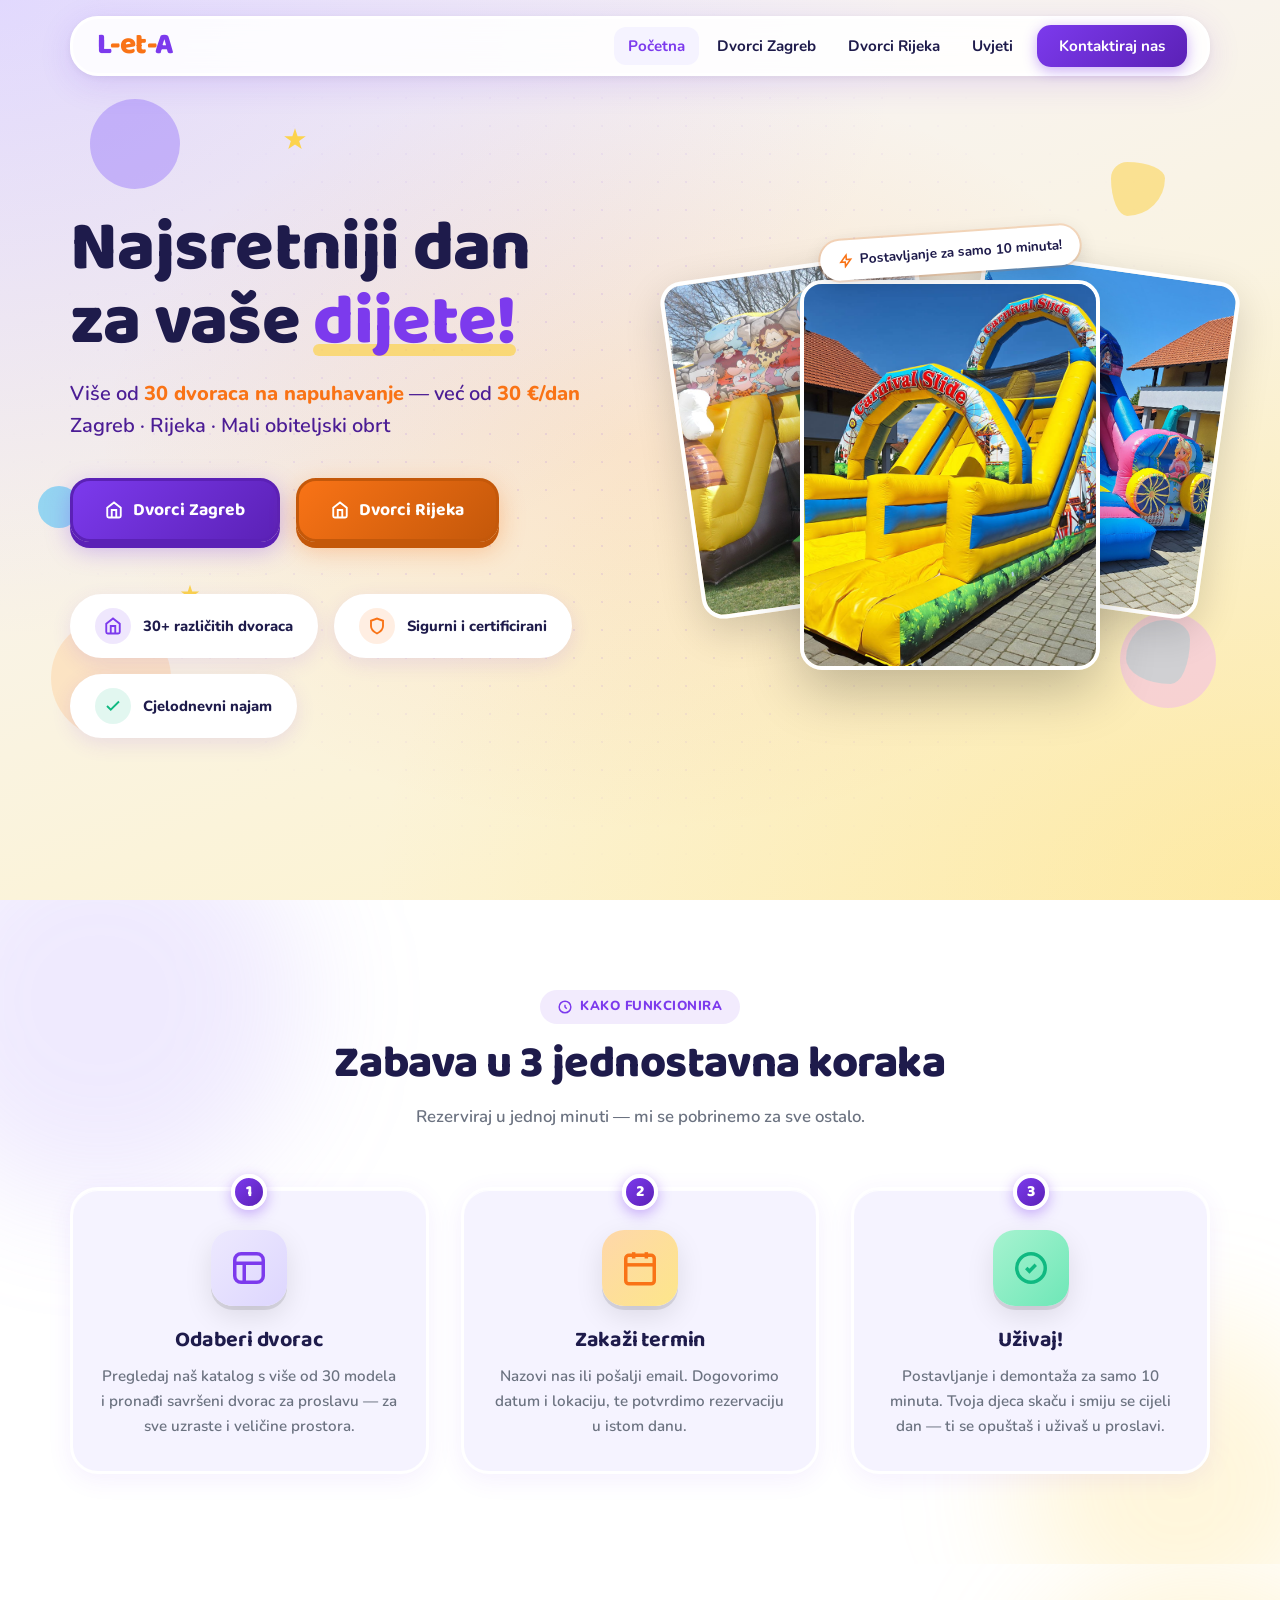
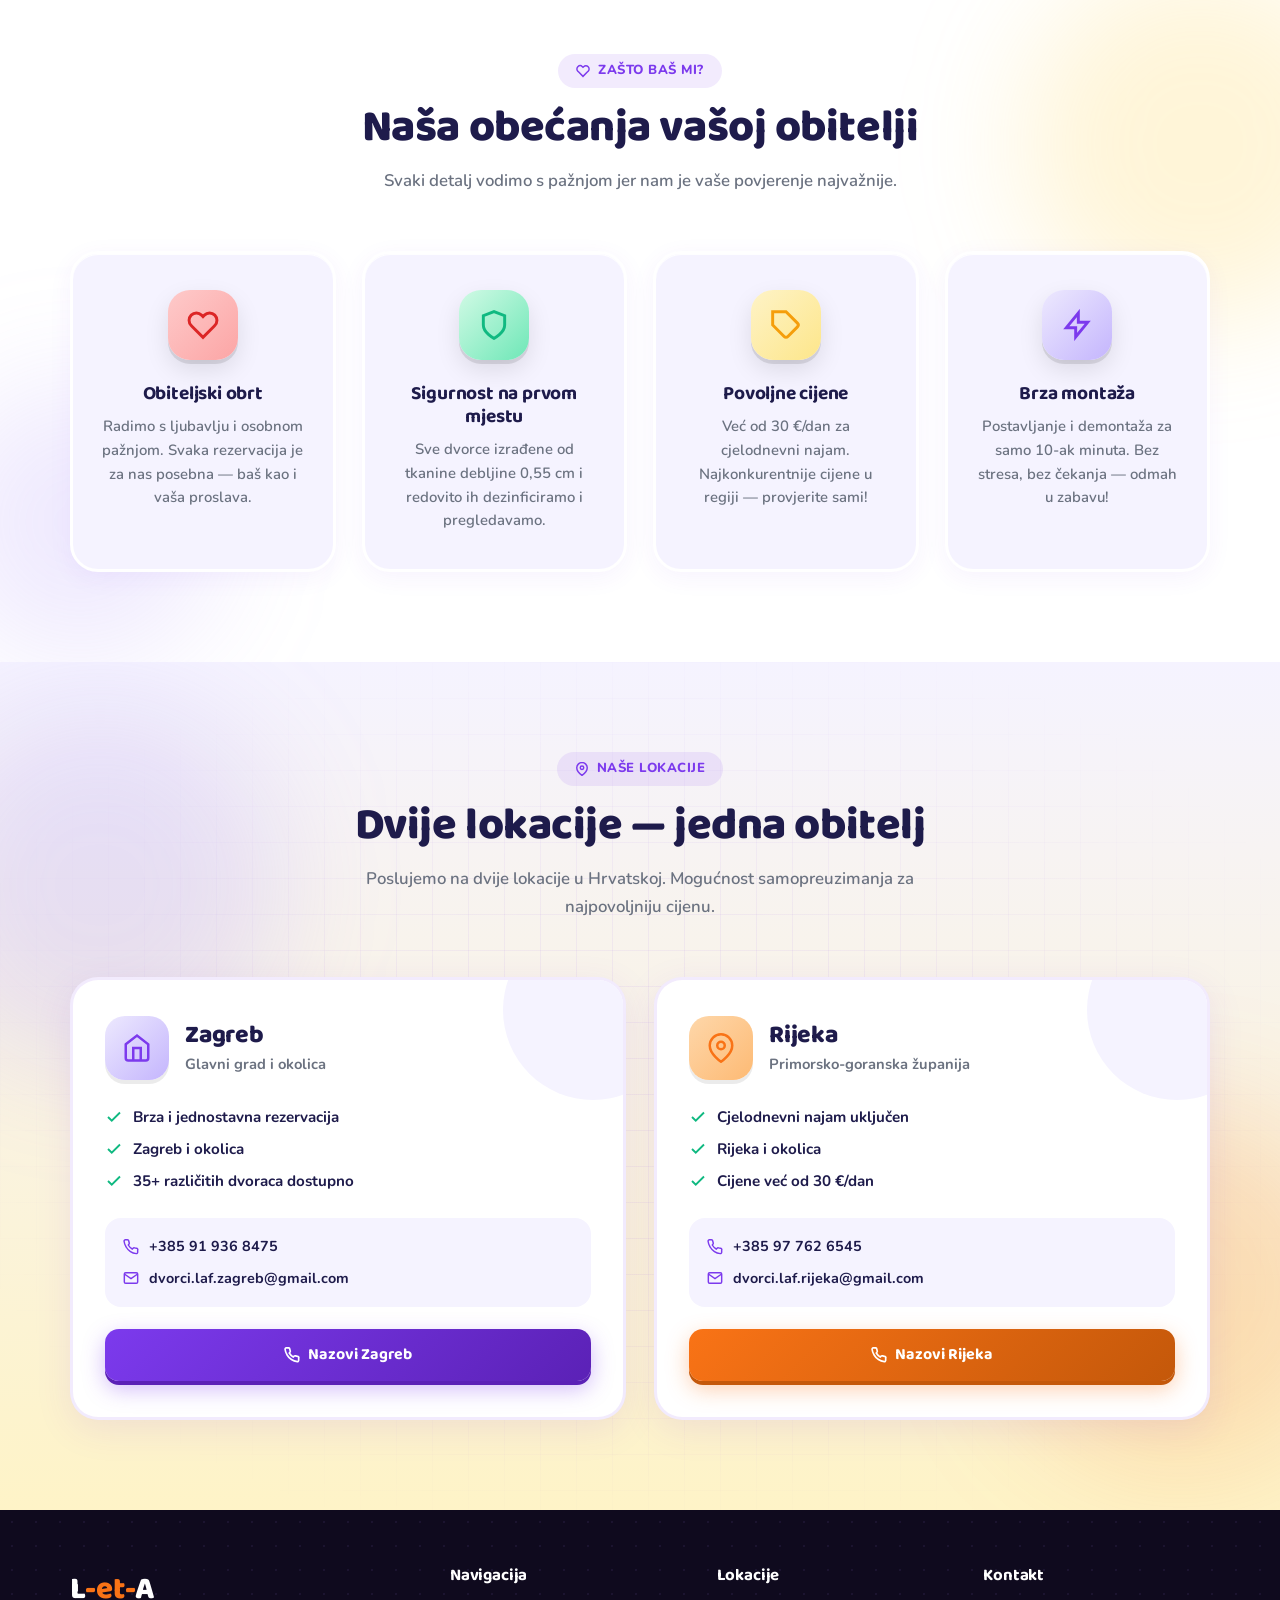
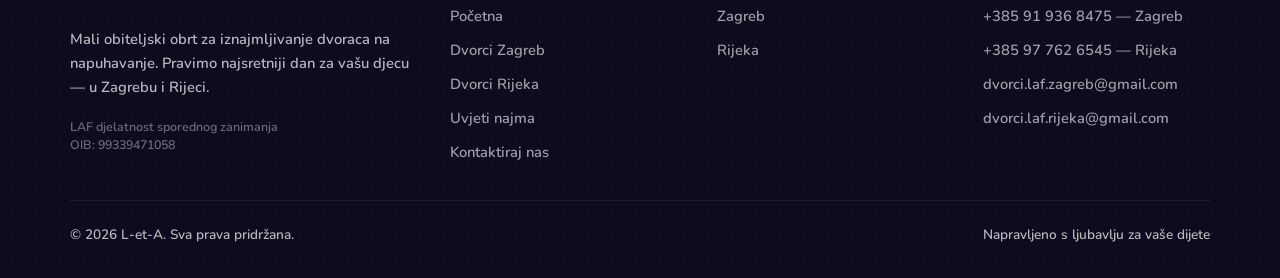
==== commit 33b6265b: "popravak" ====
--- a/index.html
+++ b/index.html
@@ -211,7 +211,7 @@
             </div>
           </div>
           <ul class="area-list">
-            <li><svg viewBox="0 0 24 24" fill="none" stroke="currentColor" stroke-width="2.5"><polyline points="20 6 9 17 4 12"/></svg>Centar grada i sve gradske četvrti</li>
+            <li><svg viewBox="0 0 24 24" fill="none" stroke="currentColor" stroke-width="2.5"><polyline points="20 6 9 17 4 12"/></svg>Brza i jednostavna rezervacija</li>
             <li><svg viewBox="0 0 24 24" fill="none" stroke="currentColor" stroke-width="2.5"><polyline points="20 6 9 17 4 12"/></svg>Zagreb i okolica</li>
             <li><svg viewBox="0 0 24 24" fill="none" stroke="currentColor" stroke-width="2.5"><polyline points="20 6 9 17 4 12"/></svg>35+ različitih dvoraca dostupno</li>
           </ul>
@@ -242,7 +242,7 @@
             </div>
           </div>
           <ul class="area-list">
-            <li><svg viewBox="0 0 24 24" fill="none" stroke="currentColor" stroke-width="2.5"><polyline points="20 6 9 17 4 12"/></svg>Rijeka i sve gradske četvrti</li>
+            <li><svg viewBox="0 0 24 24" fill="none" stroke="currentColor" stroke-width="2.5"><polyline points="20 6 9 17 4 12"/></svg>Cjelodnevni najam uključen</li>
             <li><svg viewBox="0 0 24 24" fill="none" stroke="currentColor" stroke-width="2.5"><polyline points="20 6 9 17 4 12"/></svg>Rijeka i okolica</li>
             <li><svg viewBox="0 0 24 24" fill="none" stroke="currentColor" stroke-width="2.5"><polyline points="20 6 9 17 4 12"/></svg>Cijene već od 30 €/dan</li>
           </ul>
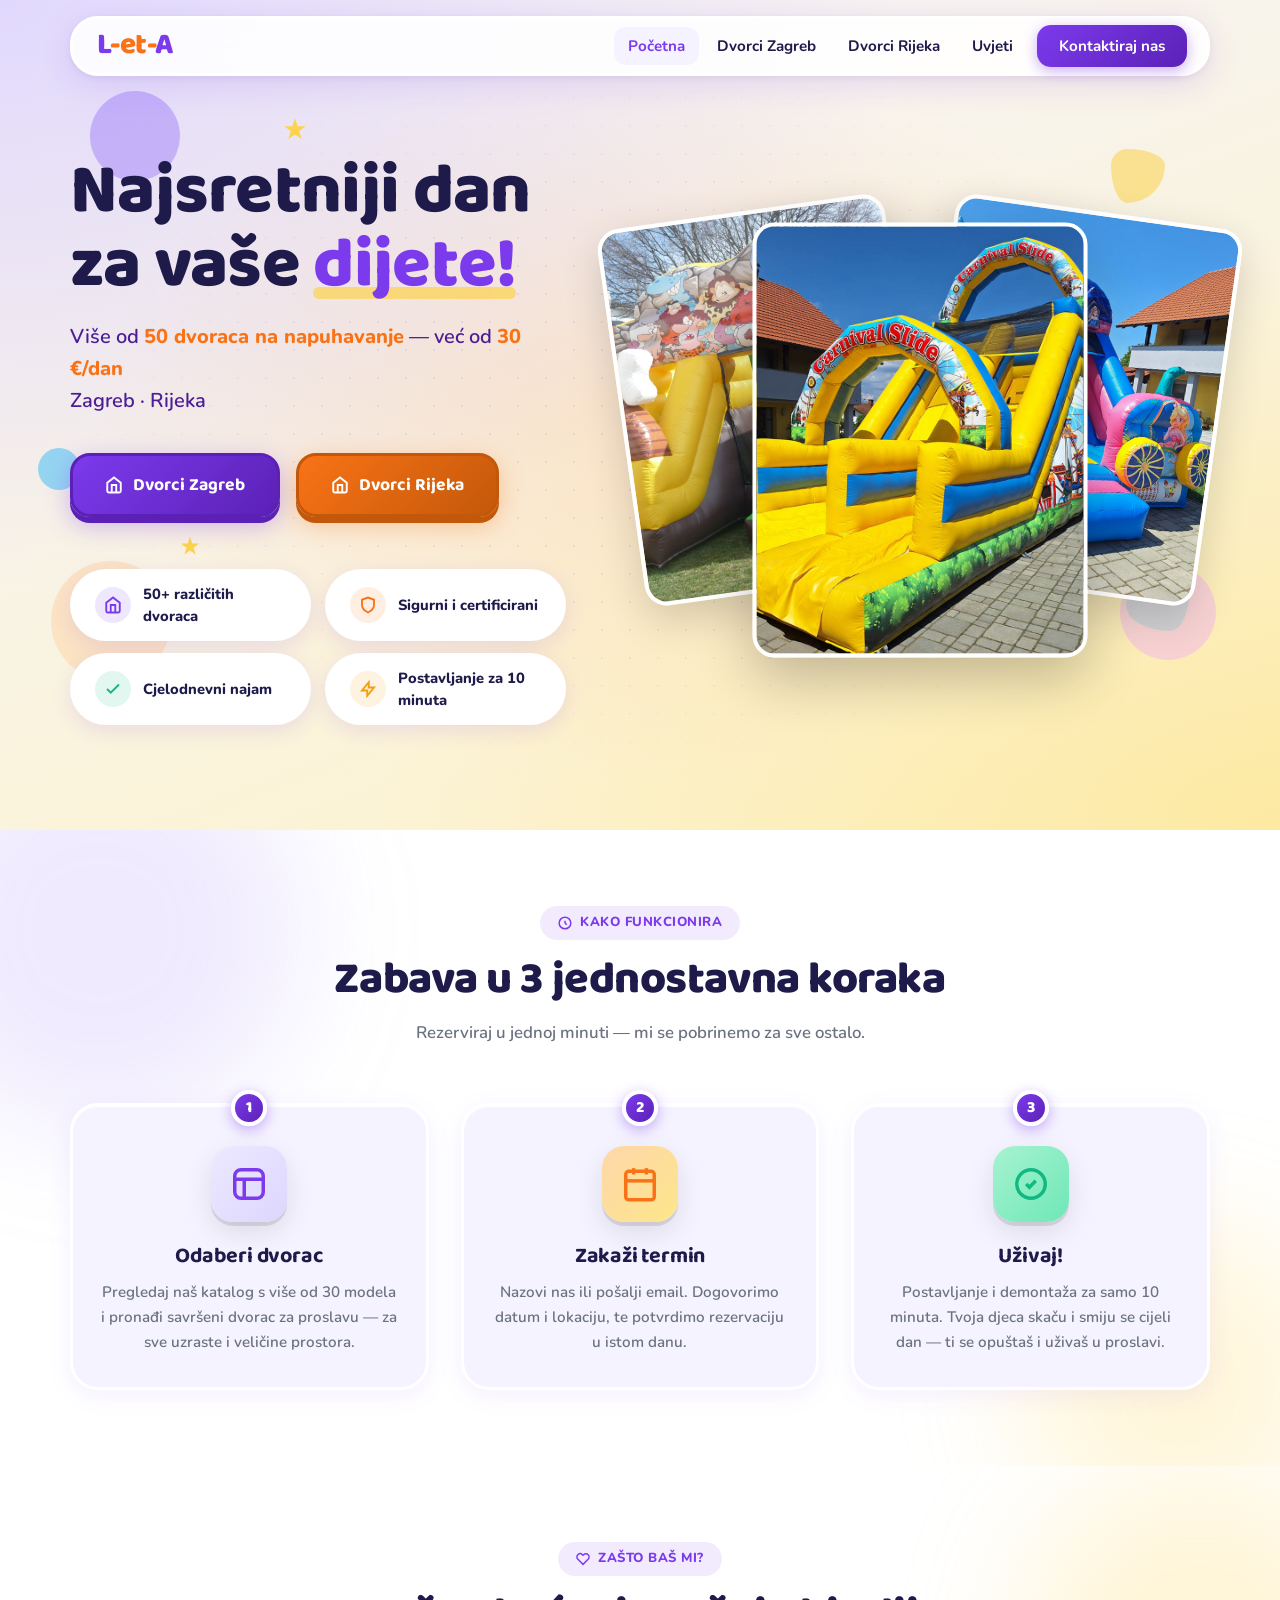
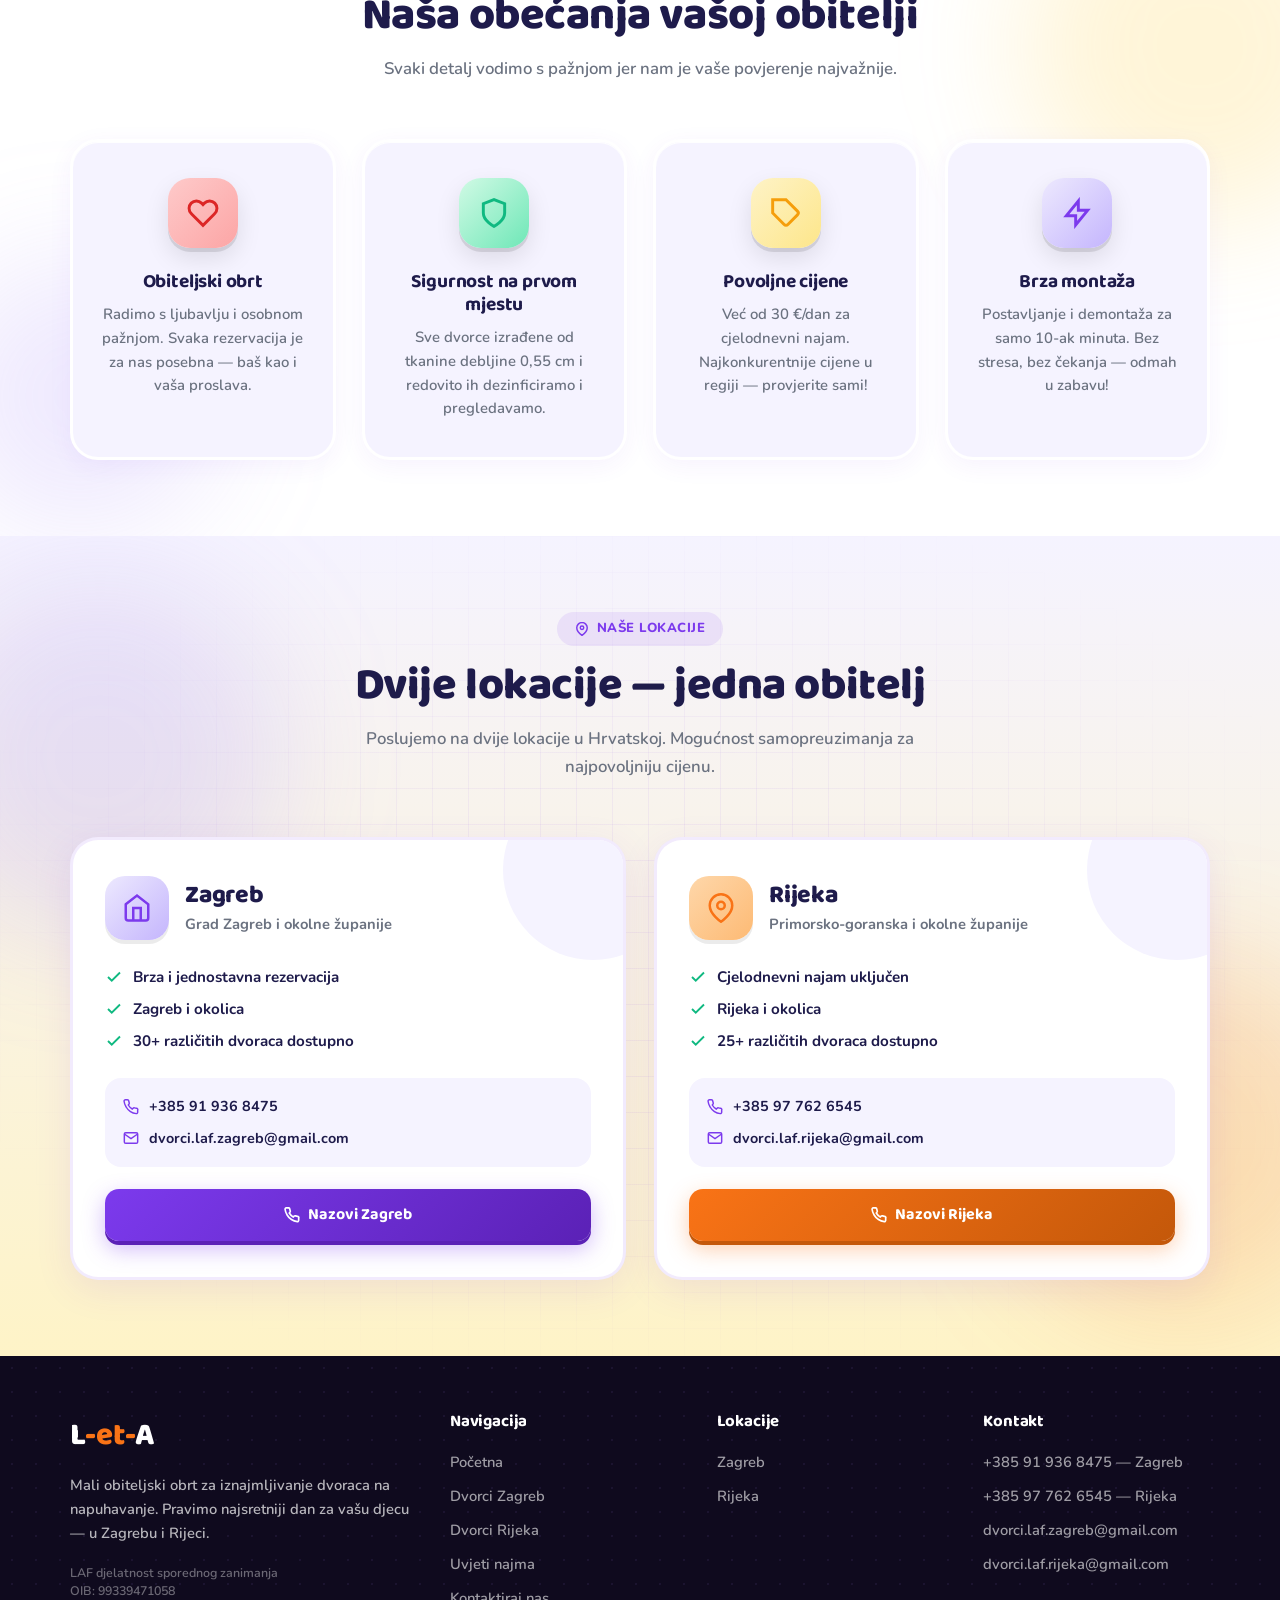
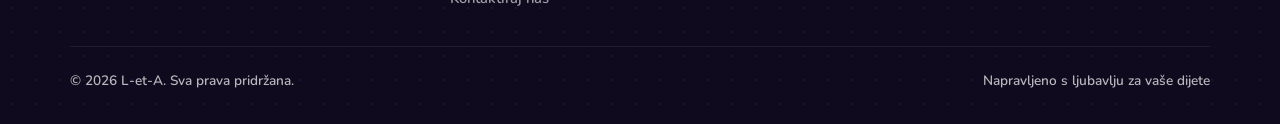
==== commit a96d77d1: "PUUUUNO popravaka" ====
--- a/index.html
+++ b/index.html
@@ -5,8 +5,8 @@
   <meta name="viewport" content="width=device-width, initial-scale=1.0, viewport-fit=cover" />
   <meta name="theme-color" content="#7C3AED" />
   <title>L-et-A — Dvorci na napuhavanje | Zagreb · Rijeka</title>
-  <meta name="description" content="Nudimo vam veliki izbor napuhanaca/dvoraca na napuhavanje. Sigurni smo kako ćete pronaći idealan izbor za cjelodnevnu zabavu vašeg djeteta." />
-  <meta name="keywords" content="napuhanac, dvorac, napuhanci, dvorci, napuhavanje, napuhanac Zagreb, napuhanci Zagreb, napuhanac Rijeka, napuhanci Rijeka, zabava, rođendan, rođendani, priredba, djeca, najam, iznajmljivanje" />
+  <meta name="description" content="L-et-A — najam dvoraca na napuhavanje u Zagrebu i Rijeci. Više od 50 dvoraca za rođendane, proslave i priredbe. Cjelodnevni najam dvorca već od 30 €/dan. Veliki izbor dvoraca za djecu — sigurni, certificirani i provjereni." />
+  <meta name="keywords" content="dvorci, dvorac, dvoraca, dvorci na napuhavanje, dvorac na napuhavanje, dvorci za najam, dvorci za iznajmljivanje, najam dvoraca, iznajmljivanje dvoraca, dvorci Zagreb, dvorci Rijeka, dvorac Zagreb, dvorac Rijeka, dvorci na napuhavanje Zagreb, dvorci na napuhavanje Rijeka, dvorci u Zagrebu, dvorci u Rijeci, dvorci za rođendan, dvorci za rođendane, dvorci za djecu, dvorci za dječji rođendan, dvorci za proslave, dvorci za proslavu, dvorci za priredbu, dvorci za priredbe, dvorci za zabavu, dvorci s bazenom, dvorci s toboganom, veliki dvorci, mali dvorci, dječji dvorci, povoljni dvorci, jeftini dvorci, dvorci po Hrvatskoj, najam dvoraca Zagreb, najam dvoraca Rijeka, iznajmljivanje dvoraca Zagreb, iznajmljivanje dvoraca Rijeka, najam dvorca, iznajmljivanje dvorca, rezervacija dvorca, dvorci za vrtić, dvorci za školu, napuhanac, napuhanci, napuhanac Zagreb, napuhanci Zagreb, napuhanac Rijeka, napuhanci Rijeka, najam napuhanaca, napuhujući dvorci, skakaonice, dječja zabava, rođendanska zabava, proslava rođendana, dječji rođendan, L-et-A, LAF, dvorci LAF" />
   <link rel="preconnect" href="https://fonts.googleapis.com" />
   <link rel="preconnect" href="https://fonts.gstatic.com" crossorigin />
   <link href="https://fonts.googleapis.com/css2?family=Baloo+2:wght@500;600;700;800&family=Nunito:wght@400;500;600;700;800&display=swap&subset=latin-ext" rel="stylesheet" />
@@ -52,7 +52,7 @@
 
       <div class="hero-content fade-up">
         <h1>Najsretniji dan<br>za vaše <span class="accent">dijete!</span></h1>
-        <p>Više od <strong>30 dvoraca na napuhavanje</strong> — već od <strong>30 €/dan</strong><br>Zagreb · Rijeka · Mali obiteljski obrt</p>
+        <p>Više od <strong>50 dvoraca na napuhavanje</strong> — već od <strong>30 €/dan</strong><br>Zagreb · Rijeka</p>
         <div class="hero-btns">
           <a href="katalog.html#zagreb" class="btn-primary">
             <svg width="18" height="18" viewBox="0 0 24 24" fill="none" stroke="currentColor" stroke-width="2.5"><path d="M3 9l9-7 9 7v11a2 2 0 0 1-2 2H5a2 2 0 0 1-2-2z"/><polyline points="9 22 9 12 15 12 15 22"/></svg>
@@ -68,7 +68,7 @@
             <div class="stat-icon" style="background:rgba(124,58,237,0.12)">
               <svg width="18" height="18" viewBox="0 0 24 24" fill="none" stroke="#7C3AED" stroke-width="2.5"><path d="M3 9l9-7 9 7v11a2 2 0 0 1-2 2H5a2 2 0 0 1-2-2z"/><polyline points="9 22 9 12 15 12 15 22"/></svg>
             </div>
-            30+ različitih dvoraca
+            50+ različitih dvoraca
           </div>
           <div class="stat-pill">
             <div class="stat-icon" style="background:rgba(249,115,22,0.12)">
@@ -81,6 +81,12 @@
               <svg width="18" height="18" viewBox="0 0 24 24" fill="none" stroke="#10B981" stroke-width="2.5"><polyline points="20 6 9 17 4 12"/></svg>
             </div>
             Cjelodnevni najam
+          </div>
+          <div class="stat-pill">
+            <div class="stat-icon" style="background:rgba(245,158,11,0.12)">
+              <svg width="18" height="18" viewBox="0 0 24 24" fill="none" stroke="#F59E0B" stroke-width="2.5"><path d="M13 10V3L4 14h7v7l9-11h-7z"/></svg>
+            </div>
+            Postavljanje za 10 minuta
           </div>
         </div>
       </div>
@@ -90,10 +96,6 @@
           <img src="images/hero/hero3.jpg" class="hero-img hero-img-left" alt="Dvorac na napuhavanje" loading="eager" style="transform:rotate(-8deg) scaleX(-1)" />
           <img src="images/hero/hero1.jpg" class="hero-img hero-img-center" alt="Dvorac na napuhavanje" loading="eager" />
           <img src="images/hero/hero2.jpg" class="hero-img hero-img-right" alt="Dvorac na napuhavanje" loading="eager" />
-          <div class="hero-img-badge">
-            <svg viewBox="0 0 24 24" fill="none" stroke="currentColor" stroke-width="2.5"><path d="M13 10V3L4 14h7v7l9-11h-7z"/></svg>
-            Postavljanje za samo 10 minuta!
-          </div>
         </div>
       </div>
 
@@ -104,7 +106,7 @@
     <div class="blob blob-1"></div>
     <div class="blob blob-2"></div>
     <div class="section-inner">
-      <div class="section-header fade-up">
+      <div class="section-header">
         <div class="section-tag">
           <svg width="14" height="14" viewBox="0 0 24 24" fill="none" stroke="currentColor" stroke-width="2.5"><circle cx="12" cy="12" r="10"/><path d="M12 8v4l3 3"/></svg>
           Kako funkcionira
@@ -207,13 +209,13 @@
             </div>
             <div>
               <h3>Zagreb</h3>
-              <p class="area-sub">Glavni grad i okolica</p>
+              <p class="area-sub">Grad Zagreb i okolne županije</p>
             </div>
           </div>
           <ul class="area-list">
             <li><svg viewBox="0 0 24 24" fill="none" stroke="currentColor" stroke-width="2.5"><polyline points="20 6 9 17 4 12"/></svg>Brza i jednostavna rezervacija</li>
             <li><svg viewBox="0 0 24 24" fill="none" stroke="currentColor" stroke-width="2.5"><polyline points="20 6 9 17 4 12"/></svg>Zagreb i okolica</li>
-            <li><svg viewBox="0 0 24 24" fill="none" stroke="currentColor" stroke-width="2.5"><polyline points="20 6 9 17 4 12"/></svg>35+ različitih dvoraca dostupno</li>
+            <li><svg viewBox="0 0 24 24" fill="none" stroke="currentColor" stroke-width="2.5"><polyline points="20 6 9 17 4 12"/></svg>30+ različitih dvoraca dostupno</li>
           </ul>
           <div class="area-contact">
             <div class="area-contact-row">
@@ -238,13 +240,13 @@
             </div>
             <div>
               <h3>Rijeka</h3>
-              <p class="area-sub">Primorsko-goranska županija</p>
+              <p class="area-sub">Primorsko-goranska i okolne županije</p>
             </div>
           </div>
           <ul class="area-list">
             <li><svg viewBox="0 0 24 24" fill="none" stroke="currentColor" stroke-width="2.5"><polyline points="20 6 9 17 4 12"/></svg>Cjelodnevni najam uključen</li>
             <li><svg viewBox="0 0 24 24" fill="none" stroke="currentColor" stroke-width="2.5"><polyline points="20 6 9 17 4 12"/></svg>Rijeka i okolica</li>
-            <li><svg viewBox="0 0 24 24" fill="none" stroke="currentColor" stroke-width="2.5"><polyline points="20 6 9 17 4 12"/></svg>Cijene već od 30 €/dan</li>
+            <li><svg viewBox="0 0 24 24" fill="none" stroke="currentColor" stroke-width="2.5"><polyline points="20 6 9 17 4 12"/></svg>25+ različitih dvoraca dostupno</li>
           </ul>
           <div class="area-contact">
             <div class="area-contact-row">
--- a/css/style.css
+++ b/css/style.css
@@ -125,7 +125,7 @@
 
 /* ─── HERO ─── */
 .hero {
-  min-height: 100vh;
+  min-height: 88vh;
   background:
     radial-gradient(ellipse at top left, rgba(167,139,250,0.25), transparent 50%),
     radial-gradient(ellipse at bottom right, rgba(252,211,77,0.3), transparent 50%),
@@ -221,8 +221,13 @@
 .btn-secondary:active { transform: translateY(2px); box-shadow: 0 3px 0 var(--orange-d), 0 4px 16px rgba(249,115,22,0.3); }
 
 .hero-stats {
-  display: flex; gap: 16px; justify-content: center; flex-wrap: wrap;
+  display: grid;
+  grid-template-columns: repeat(2, minmax(0, 1fr));
+  gap: 12px 14px;
   margin-top: 52px;
+  max-width: 520px;
+  margin-left: auto;
+  margin-right: auto;
 }
 .stat-pill {
   background: #fff;
@@ -314,7 +319,7 @@
 .breadcrumb a { text-decoration: none; color: var(--purple); }
 
 /* ─── SECTION COMMON ─── */
-section { padding: 90px 24px; position: relative; }
+section { padding: 76px 24px; position: relative; }
 .section-inner { max-width: 1140px; margin: 0 auto; position: relative; z-index: 2; }
 .section-tag {
   display: inline-flex; align-items: center; gap: 8px;
@@ -482,11 +487,12 @@
   margin-bottom: 18px;
 }
 .catalog-meta-item {
-  display: flex; align-items: center; gap: 8px;
-  font-size: 0.88rem; font-weight: 700;
+  display: flex; align-items: flex-start; gap: 8px;
+  font-size: 1rem; font-weight: 700;
   opacity: 0.95;
-}
-.catalog-meta-item svg { width: 16px; height: 16px; flex-shrink: 0; opacity: 0.85; }
+  flex-wrap: wrap;
+}
+.catalog-meta-item svg { width: 18px; height: 18px; flex-shrink: 0; opacity: 0.85; margin-top: 2px; }
 .catalog-price-row {
   display: flex; align-items: baseline; gap: 6px;
   margin-bottom: 4px;
@@ -497,7 +503,7 @@
   line-height: 1;
 }
 .catalog-price-unit { font-size: 1rem; font-weight: 600; opacity: 0.9; }
-.catalog-price-sub { font-size: 0.78rem; opacity: 0.85; font-weight: 700; margin-bottom: 18px; }
+.catalog-price-sub { font-size: 0.88rem; opacity: 0.85; font-weight: 700; margin-bottom: 18px; }
 .btn-catalog {
   display: block; text-align: center; text-decoration: none;
   background: rgba(255,255,255,0.25);
@@ -1357,7 +1363,7 @@
 }
 
 @media (max-width: 768px) {
-  section { padding: 70px 20px; }
+  section { padding: 60px 20px; }
   .nav-links { display: none; }
   .nav-links.open {
     display: flex; flex-direction: column; gap: 8px; align-items: stretch;
@@ -1392,7 +1398,7 @@
   .page-header { padding: 120px 16px 50px; }
   .hero-btns { flex-direction: column; align-items: stretch; }
   .btn-primary, .btn-secondary { width: 100%; justify-content: center; font-size: 1rem; padding: 15px 20px; }
-  .hero-stats { flex-direction: column; align-items: stretch; }
+  .hero-stats { grid-template-columns: 1fr; }
   .stat-pill { justify-content: flex-start; }
   .hiw-card, .why-card { padding: 36px 22px 28px; }
   .area-card { padding: 28px 22px; }
@@ -1740,9 +1746,10 @@
 .hero-layout .hero-btns { justify-content: flex-start; }
 .hero-layout .hero-stats { justify-content: flex-start; }
 .hero-imgs {
-  flex: 0 0 520px;
+  flex: 0 0 580px;
   position: relative;
-  height: 560px;
+  height: 620px;
+  transform: translateX(40px);
 }
 .hero-img-stack { position: relative; width: 100%; height: 100%; }
 .hero-img {
@@ -1753,22 +1760,22 @@
   transition: transform 0.4s ease;
 }
 .hero-img-left {
-  width: 260px; height: 340px;
-  left: -10px; top: 70px;
+  width: 290px; height: 380px;
+  left: -10px; top: 80px;
   transform: rotate(-8deg);
   box-shadow: 0 14px 40px rgba(0,0,0,0.16);
   z-index: 1;
 }
 .hero-img-center {
-  width: 300px; height: 390px;
+  width: 335px; height: 435px;
   left: 50%; top: 50%;
   transform: translate(-50%, -50%);
   box-shadow: 0 20px 56px rgba(0,0,0,0.24);
   z-index: 3;
 }
 .hero-img-right {
-  width: 260px; height: 340px;
-  right: -10px; top: 70px;
+  width: 290px; height: 380px;
+  right: -10px; top: 80px;
   transform: rotate(8deg);
   box-shadow: 0 14px 40px rgba(0,0,0,0.16);
   z-index: 1;
@@ -1841,13 +1848,64 @@
 .contact-action-purple svg { color: #C4B5FD; }
 .contact-action-orange { background: rgba(249,115,22,0.22); }
 .contact-action-orange svg { color: #FED7AA; }
-.contact-action-hours {
-  display: flex; align-items: center; gap: 14px;
-  padding: 16px 20px; border-radius: var(--radius);
-  background: rgba(255,255,255,0.07); border: 1px solid rgba(255,255,255,0.1);
-  color: rgba(255,255,255,0.75); font-size: 0.93rem;
-}
-.contact-action-hours svg { width: 20px; height: 20px; flex-shrink: 0; opacity: 0.5; }
+.selected-castle-notice {
+  display: flex; align-items: center; gap: 16px;
+  background: rgba(124,58,237,0.18);
+  border: 1.5px solid rgba(124,58,237,0.4);
+  border-radius: var(--radius);
+  padding: 16px 20px;
+  margin-bottom: 32px;
+}
+.scn-thumb {
+  width: 68px; height: 68px; border-radius: 12px;
+  object-fit: cover; flex-shrink: 0;
+  border: 2px solid rgba(124,58,237,0.45);
+}
+.scn-body { flex: 1; }
+.scn-label { font-size: 0.78rem; color: rgba(255,255,255,0.6); margin: 0 0 4px; font-weight: 600; }
+.scn-name { font-size: 1.1rem; font-weight: 800; color: #fff; margin: 0; }
+.scn-close {
+  background: none; border: none; cursor: pointer;
+  color: rgba(255,255,255,0.45); font-size: 1.1rem;
+  padding: 4px 8px; border-radius: 8px;
+  transition: color 0.2s, background 0.2s; flex-shrink: 0;
+}
+.scn-close:hover { color: #fff; background: rgba(255,255,255,0.1); }
+
+/* Notice u svijetlom page-header — claymorphism stil */
+.page-header .selected-castle-notice {
+  background: #fff;
+  border: none;
+  border-radius: 22px;
+  margin: 0 auto;
+  max-width: 560px;
+  padding: 22px 26px;
+  text-align: left;
+  gap: 20px;
+  box-shadow:
+    0 18px 44px rgba(124,58,237,0.18),
+    0 6px 14px rgba(0,0,0,0.06);
+}
+.page-header .scn-thumb {
+  width: 84px; height: 84px;
+  border-radius: 16px;
+  border: none;
+  box-shadow: 0 5px 14px rgba(124,58,237,0.22);
+}
+.page-header .scn-label {
+  color: var(--muted);
+  font-size: 0.8rem;
+  font-weight: 800;
+  text-transform: uppercase;
+  letter-spacing: 0.08em;
+  margin-bottom: 6px;
+}
+.page-header .scn-name {
+  color: var(--text);
+  font-size: 1.4rem;
+  font-weight: 800;
+  line-height: 1.2;
+}
 .contact-action-note {
   font-size: 0.82rem; color: rgba(255,255,255,0.45);
   text-align: center; padding-top: 4px;
@@ -2034,7 +2092,7 @@
 
 /* ─── HOW TO BOOK SECTION (kontakt.html) ─── */
 .contact-how-section {
-  padding: 72px 24px;
+  padding: 60px 24px;
   background: var(--bg);
 }
 .contact-how-section .section-inner { max-width: 960px; margin: 0 auto; }
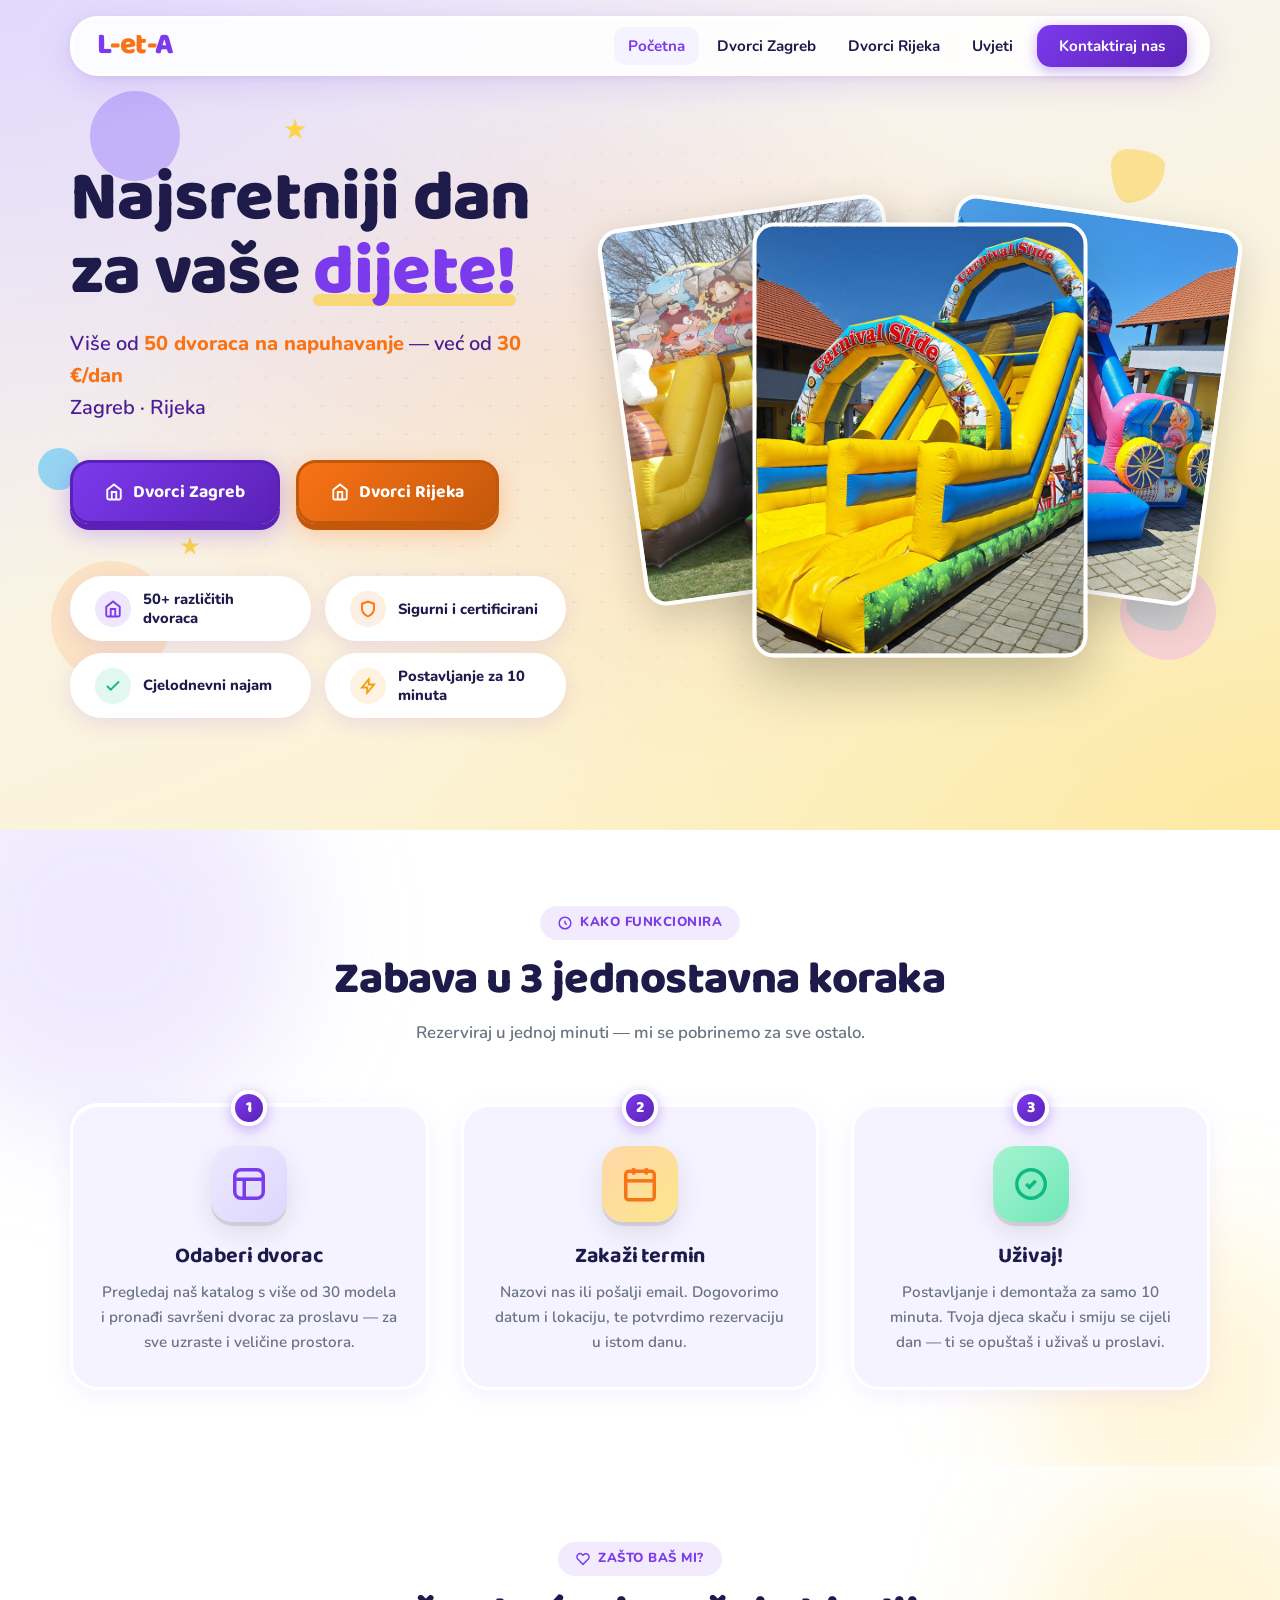
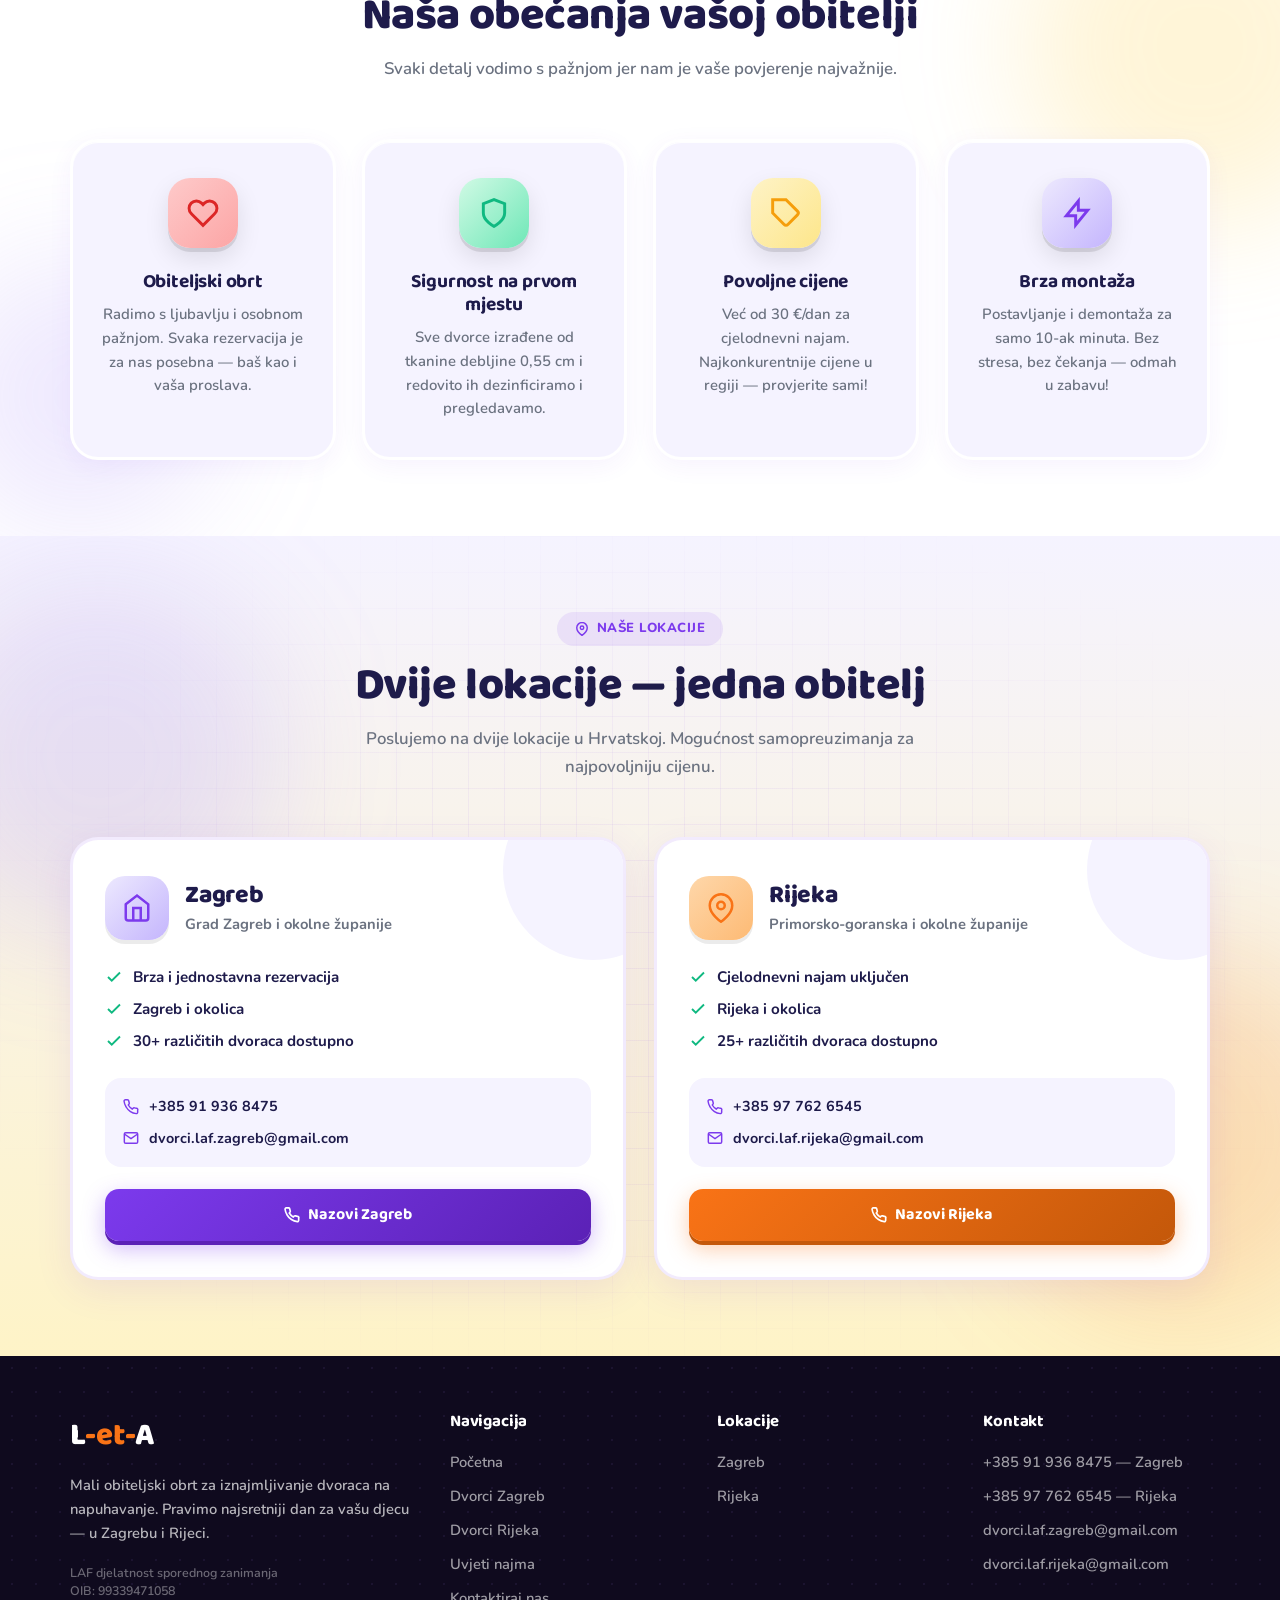
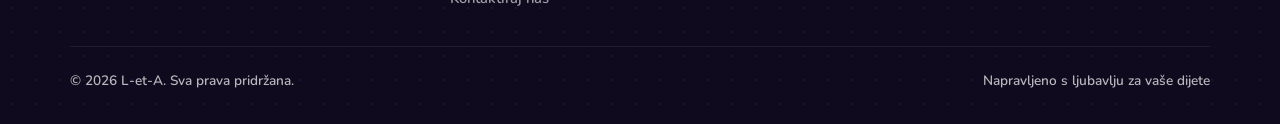
==== commit 527c7387: "Velika promjenaa" ====
--- a/index.html
+++ b/index.html
@@ -7,6 +7,7 @@
   <title>L-et-A — Dvorci na napuhavanje | Zagreb · Rijeka</title>
   <meta name="description" content="L-et-A — najam dvoraca na napuhavanje u Zagrebu i Rijeci. Više od 50 dvoraca za rođendane, proslave i priredbe. Cjelodnevni najam dvorca već od 30 €/dan. Veliki izbor dvoraca za djecu — sigurni, certificirani i provjereni." />
   <meta name="keywords" content="dvorci, dvorac, dvoraca, dvorci na napuhavanje, dvorac na napuhavanje, dvorci za najam, dvorci za iznajmljivanje, najam dvoraca, iznajmljivanje dvoraca, dvorci Zagreb, dvorci Rijeka, dvorac Zagreb, dvorac Rijeka, dvorci na napuhavanje Zagreb, dvorci na napuhavanje Rijeka, dvorci u Zagrebu, dvorci u Rijeci, dvorci za rođendan, dvorci za rođendane, dvorci za djecu, dvorci za dječji rođendan, dvorci za proslave, dvorci za proslavu, dvorci za priredbu, dvorci za priredbe, dvorci za zabavu, dvorci s bazenom, dvorci s toboganom, veliki dvorci, mali dvorci, dječji dvorci, povoljni dvorci, jeftini dvorci, dvorci po Hrvatskoj, najam dvoraca Zagreb, najam dvoraca Rijeka, iznajmljivanje dvoraca Zagreb, iznajmljivanje dvoraca Rijeka, najam dvorca, iznajmljivanje dvorca, rezervacija dvorca, dvorci za vrtić, dvorci za školu, napuhanac, napuhanci, napuhanac Zagreb, napuhanci Zagreb, napuhanac Rijeka, napuhanci Rijeka, najam napuhanaca, napuhujući dvorci, skakaonice, dječja zabava, rođendanska zabava, proslava rođendana, dječji rođendan, L-et-A, LAF, dvorci LAF" />
+  <link rel="canonical" href="index.html" />
   <link rel="preconnect" href="https://fonts.googleapis.com" />
   <link rel="preconnect" href="https://fonts.gstatic.com" crossorigin />
   <link href="https://fonts.googleapis.com/css2?family=Baloo+2:wght@500;600;700;800&family=Nunito:wght@400;500;600;700;800&display=swap&subset=latin-ext" rel="stylesheet" />
@@ -18,8 +19,8 @@
     <a href="index.html" class="nav-logo">L<span>-et-</span>A</a>
     <ul class="nav-links" id="navLinks">
       <li><a href="index.html" class="active">Početna</a></li>
-      <li><a href="katalog.html#zagreb">Dvorci Zagreb</a></li>
-      <li><a href="katalog.html#rijeka">Dvorci Rijeka</a></li>
+      <li><a href="dvorci-zagreb.html">Dvorci Zagreb</a></li>
+      <li><a href="dvorci-rijeka.html">Dvorci Rijeka</a></li>
       <li><a href="uvjeti.html">Uvjeti</a></li>
       <li><a href="kontakt.html" class="btn-nav">Kontaktiraj nas</a></li>
     </ul>
@@ -54,11 +55,11 @@
         <h1>Najsretniji dan<br>za vaše <span class="accent">dijete!</span></h1>
         <p>Više od <strong>50 dvoraca na napuhavanje</strong> — već od <strong>30 €/dan</strong><br>Zagreb · Rijeka</p>
         <div class="hero-btns">
-          <a href="katalog.html#zagreb" class="btn-primary">
+          <a href="dvorci-zagreb.html" class="btn-primary">
             <svg width="18" height="18" viewBox="0 0 24 24" fill="none" stroke="currentColor" stroke-width="2.5"><path d="M3 9l9-7 9 7v11a2 2 0 0 1-2 2H5a2 2 0 0 1-2-2z"/><polyline points="9 22 9 12 15 12 15 22"/></svg>
             Dvorci Zagreb
           </a>
-          <a href="katalog.html#rijeka" class="btn-secondary">
+          <a href="dvorci-rijeka.html" class="btn-secondary">
             <svg width="18" height="18" viewBox="0 0 24 24" fill="none" stroke="currentColor" stroke-width="2.5"><path d="M3 9l9-7 9 7v11a2 2 0 0 1-2 2H5a2 2 0 0 1-2-2z"/><polyline points="9 22 9 12 15 12 15 22"/></svg>
             Dvorci Rijeka
           </a>
@@ -279,8 +280,8 @@
         <h4>Navigacija</h4>
         <ul class="footer-links">
           <li><a href="index.html">Početna</a></li>
-          <li><a href="katalog.html#zagreb">Dvorci Zagreb</a></li>
-          <li><a href="katalog.html#rijeka">Dvorci Rijeka</a></li>
+          <li><a href="dvorci-zagreb.html">Dvorci Zagreb</a></li>
+          <li><a href="dvorci-rijeka.html">Dvorci Rijeka</a></li>
           <li><a href="uvjeti.html">Uvjeti najma</a></li>
           <li><a href="kontakt.html">Kontaktiraj nas</a></li>
         </ul>
@@ -288,8 +289,8 @@
       <div class="footer-col">
         <h4>Lokacije</h4>
         <ul class="footer-links">
-          <li><a href="kontakt.html#zagreb">Zagreb</a></li>
-          <li><a href="kontakt.html#rijeka">Rijeka</a></li>
+          <li><a href="kontakt-zagreb.html">Zagreb</a></li>
+          <li><a href="kontakt-rijeka.html">Rijeka</a></li>
         </ul>
       </div>
       <div class="footer-col">
--- a/css/style.css
+++ b/css/style.css
@@ -1,6 +1,6 @@
 /* ═══════════════════════════════════════════════
-   L-et-A — Shared Stylesheet
-   Used across: index, katalog, uvjeti, kontakt
+   L-et-A — Zajednički CSS
+   Korišten na: index, katalog, uvjeti, kontakt
    ═══════════════════════════════════════════════ */
 
 *, *::before, *::after { box-sizing: border-box; margin: 0; padding: 0; }
@@ -30,6 +30,7 @@
 html {
   scroll-behavior: smooth;
   -webkit-text-size-adjust: 100%;
+  scroll-padding-top: 90px;
 }
 
 body {
@@ -53,7 +54,7 @@
 button { font-family: inherit; }
 a { color: inherit; }
 
-/* ─── NAVBAR ─── */
+/* ─── NAVIGACIJA ─── */
 .navbar {
   position: fixed; top: 16px; left: 50%; transform: translateX(-50%);
   width: calc(100% - 32px); max-width: 1140px;
@@ -238,6 +239,20 @@
   font-weight: 800; font-size: 0.92rem;
   box-shadow: 0 6px 20px rgba(124,58,237,0.12);
   color: var(--text);
+  min-width: 0;
+  overflow-wrap: anywhere;
+  line-height: 1.25;
+}
+@media (max-width: 1200px) and (min-width: 901px) {
+  .hero-stats { max-width: 100%; gap: 10px 12px; }
+  .stat-pill {
+    padding: 9px 14px;
+    gap: 8px;
+    font-size: 0.78rem;
+    border-radius: 22px;
+  }
+  .stat-pill .stat-icon { width: 28px !important; height: 28px !important; }
+  .stat-pill .stat-icon svg { width: 14px; height: 14px; }
 }
 .stat-pill .stat-icon {
   width: 36px; height: 36px; border-radius: 50%;
@@ -245,7 +260,7 @@
   flex-shrink: 0;
 }
 
-/* Floating shapes */
+/* Plutajući oblici */
 .shape {
   position: absolute; border-radius: 50%;
   opacity: 0.55; pointer-events: none;
@@ -269,7 +284,7 @@
   50% { opacity: 0.4; transform: scale(0.85) rotate(20deg); }
 }
 
-/* ─── PAGE HEADER (used on subpages: catalog, terms, contact) ─── */
+/* ─── ZAGLAVLJE PODSTRANICA (katalog, uvjeti, kontakt) ─── */
 .page-header {
   padding: 150px 24px 70px;
   text-align: center;
@@ -314,11 +329,34 @@
   box-shadow: 0 6px 20px rgba(252,211,77,0.4);
   margin-bottom: 22px;
   text-decoration: none;
-}
-.breadcrumb svg { width: 14px; height: 14px; color: var(--purple); }
+  transition: transform 0.22s ease, box-shadow 0.22s ease, background 0.22s ease;
+}
+.breadcrumb:hover {
+  transform: translateY(-3px);
+  box-shadow: 0 12px 28px rgba(252,211,77,0.55);
+  background: #FFFBEB;
+}
+.breadcrumb:active {
+  transform: translateY(-1px);
+  box-shadow: 0 6px 14px rgba(252,211,77,0.4);
+}
+.breadcrumb svg {
+  width: 14px; height: 14px; color: var(--purple);
+  transition: transform 0.22s ease;
+}
+.breadcrumb:hover svg { transform: translateX(-4px); }
 .breadcrumb a { text-decoration: none; color: var(--purple); }
-
-/* ─── SECTION COMMON ─── */
+.breadcrumb-row {
+  display: flex;
+  gap: 12px;
+  justify-content: center;
+  align-items: center;
+  flex-wrap: wrap;
+  margin-bottom: 22px;
+}
+.breadcrumb-row .breadcrumb { margin-bottom: 0; }
+
+/* ─── ZAJEDNIČKI STILOVI SEKCIJA ─── */
 section { padding: 76px 24px; position: relative; }
 .section-inner { max-width: 1140px; margin: 0 auto; position: relative; z-index: 2; }
 .section-tag {
@@ -345,7 +383,7 @@
   display: flex; flex-direction: column; align-items: center;
 }
 
-/* Blob decorations */
+/* Dekorativne mrlje */
 .blob {
   position: absolute; border-radius: 50%;
   filter: blur(60px);
@@ -353,7 +391,7 @@
   z-index: 0;
 }
 
-/* Fade-in */
+/* Fade-in animacija */
 .fade-up {
   opacity: 0;
   transform: translateY(32px);
@@ -366,7 +404,7 @@
   html { scroll-behavior: auto; }
 }
 
-/* ─── HOW IT WORKS ─── */
+/* ─── KAKO FUNKCIONIRA ─── */
 .hiw { background: #fff; overflow: hidden; }
 .hiw .blob-1 { width: 400px; height: 400px; background: rgba(167,139,250,0.18); top: -100px; left: -100px; }
 .hiw .blob-2 { width: 320px; height: 320px; background: rgba(252,211,77,0.2); bottom: -80px; right: -60px; }
@@ -409,7 +447,7 @@
 .hiw-card h3 { font-size: 1.35rem; font-weight: 700; margin-bottom: 10px; color: var(--text); }
 .hiw-card p { color: var(--muted); font-size: 0.95rem; line-height: 1.65; font-weight: 600; }
 
-/* ─── CATALOG ─── */
+/* ─── KATALOG ─── */
 .catalog { background: var(--bg); overflow: hidden; }
 .catalog::before {
   content: ''; position: absolute; inset: 0;
@@ -447,7 +485,7 @@
 .catalog-card-5 { background: linear-gradient(145deg, #EC4899, #BE185D); }
 .catalog-card-6 { background: linear-gradient(145deg, #F59E0B, #B45309); }
 
-/* Image area on cards (for when user adds photos) */
+/* Prostor za sliku na kartici */
 .catalog-image {
   width: 100%;
   aspect-ratio: 4/3;
@@ -517,7 +555,7 @@
 }
 .btn-catalog:hover { background: #fff; color: var(--purple); transform: scale(1.02); }
 
-/* Catalog filter chips */
+/* Filter chipovi u katalogu */
 .catalog-filters {
   display: flex; flex-wrap: wrap; gap: 10px;
   justify-content: center;
@@ -571,7 +609,7 @@
 }
 .btn-outline:hover { transform: translateY(-3px); box-shadow: 0 8px 0 var(--purple), 0 12px 28px rgba(124,58,237,0.3); }
 
-/* ─── WHY US ─── */
+/* ─── ZAŠTO BAŠ MI ─── */
 .why { background: #fff; overflow: hidden; }
 .why .blob-1 { width: 360px; height: 360px; background: rgba(252,211,77,0.22); top: 0; right: -100px; }
 .why .blob-2 { width: 280px; height: 280px; background: rgba(167,139,250,0.18); bottom: 0; left: -60px; }
@@ -603,7 +641,7 @@
 .why-card h3 { font-size: 1.2rem; font-weight: 700; margin-bottom: 10px; }
 .why-card p { color: var(--muted); font-size: 0.93rem; line-height: 1.6; font-weight: 600; }
 
-/* ─── AREAS ─── */
+/* ─── LOKACIJE ─── */
 .areas {
   background: linear-gradient(180deg, var(--bg) 0%, #FEF3C7 100%);
   overflow: hidden;
@@ -721,7 +759,7 @@
 }
 .btn-area-green:hover { box-shadow: 0 6px 0 #047857, 0 12px 30px rgba(16,185,129,0.45); }
 
-/* ─── CONTACT ─── */
+/* ─── KONTAKT ─── */
 .contact {
   background:
     radial-gradient(ellipse at top right, rgba(167,139,250,0.25), transparent 50%),
@@ -884,7 +922,7 @@
 .btn-submit:active { transform: translateY(2px); box-shadow: 0 2px 0 var(--purple-d), 0 4px 16px rgba(124,58,237,0.3); }
 .btn-submit:disabled { opacity: 0.7; cursor: not-allowed; }
 
-/* ─── TERMS PAGE ─── */
+/* ─── STRANICA UVJETI ─── */
 .terms { background: #fff; }
 .terms .section-inner { max-width: 1100px; }
 .terms-grid {
@@ -959,7 +997,7 @@
 }
 .terms-block strong { color: var(--purple-d); font-weight: 800; }
 
-/* ─── TERMS — varijantni layouti ─── */
+/* ─── UVJETI — različiti layouti ─── */
 .terms-section-title {
   font-size: 1.05rem;
   font-weight: 800;
@@ -1053,7 +1091,7 @@
 }
 .terms-image-placeholder svg { width: 48px; height: 48px; opacity: 0.5; }
 
-/* Compare grid — vreca | dvorac */
+/* Usporedba — vreca | dvorac */
 .terms-compare {
   display: grid;
   grid-template-columns: 1fr auto 1fr;
@@ -1100,7 +1138,7 @@
   opacity: 0.75;
 }
 
-/* Highlight — sigurnost (purple gradient) */
+/* Istaknuti blok — sigurnost (ljubičasti gradijent) */
 .terms-highlight {
   background: linear-gradient(135deg, #7C3AED 0%, #6D28D9 100%);
   border-radius: var(--radius-lg);
@@ -1172,7 +1210,7 @@
 }
 .terms-highlight strong { color: #FDE68A; font-weight: 800; }
 
-/* Price cards row */
+/* Red kartica s cijenama */
 .terms-prices-wrap {
   background: var(--bg);
   border-radius: var(--radius-lg);
@@ -1243,7 +1281,7 @@
 }
 .terms-prices-extra strong { color: var(--purple-d); font-weight: 800; }
 
-/* Location cards */
+/* Kartice lokacija */
 .terms-locations-title {
   font-size: 1.5rem;
   margin-bottom: 22px;
@@ -1302,7 +1340,7 @@
   .terms-locations { grid-template-columns: 1fr; }
 }
 
-/* ─── FOOTER ─── */
+/* ─── PODNOŽJE ─── */
 .footer {
   background: #0F0A1E;
   color: rgba(255,255,255,0.7);
@@ -1356,7 +1394,7 @@
   position: relative;
 }
 
-/* ─── RESPONSIVE ─── */
+/* ─── RESPONSIVE (prilagodba ekranima) ─── */
 @media (max-width: 960px) {
   .footer-inner { grid-template-columns: 1fr 1fr; }
   .contact-grid { grid-template-columns: 1fr; gap: 36px; }
@@ -1407,17 +1445,17 @@
   .terms-block { padding: 28px 22px; }
 }
 
-/* Focus rings */
+/* Focus prsteni (pristupačnost) */
 a:focus-visible, button:focus-visible, input:focus-visible, textarea:focus-visible, select:focus-visible {
   outline: 3px solid var(--yellow);
   outline-offset: 3px;
   border-radius: 8px;
 }
 
-/* ─── CONTAINER (shared max-width wrapper) ─── */
+/* ─── KONTEJNER (zajednički wrapper za max-width) ─── */
 .container { max-width: 1140px; margin: 0 auto; }
 
-/* ─── CATALOG CARD OVERRIDES (image-first, white body) ─── */
+/* ─── PREPISIVANJE STILOVA KATALOŠKE KARTICE (slika prva, bijelo tijelo) ─── */
 .catalog-card {
   background: #fff;
   color: var(--text);
@@ -1436,7 +1474,7 @@
   transform: scale(1.05);
 }
 
-/* City section headers */
+/* Zaglavlja sekcija po gradu */
 .city-section { margin-bottom: 60px; }
 .city-section-header {
   display: flex; align-items: center; gap: 16px;
@@ -1453,7 +1491,7 @@
   padding: 5px 14px; border-radius: 20px;
 }
 
-/* City badge on card */
+/* Oznaka grada na kartici */
 .city-badge {
   display: inline-flex; align-items: center; gap: 5px;
   padding: 4px 12px; border-radius: 20px;
@@ -1465,7 +1503,7 @@
 .city-badge-rijeka { background: rgba(249,115,22,0.12); color: var(--orange-d); }
 .city-badge svg { width: 11px; height: 11px; }
 
-/* Gallery button overlay */
+/* Gumb galerije preko slike */
 .gallery-btn {
   position: absolute; bottom: 10px; right: 10px;
   background: rgba(0,0,0,0.58);
@@ -1483,7 +1521,7 @@
 .gallery-btn:hover { background: rgba(0,0,0,0.78); }
 .gallery-btn svg { width: 13px; height: 13px; flex-shrink: 0; }
 
-/* Card body text — dark on white */
+/* Tekst u tijelu kartice — taman na bijeloj pozadini */
 .catalog-card h3 { color: var(--text); }
 .catalog-meta-item { color: var(--muted); opacity: 1; }
 .catalog-price { color: var(--purple); }
@@ -1593,7 +1631,7 @@
   .lb-thumb { width: 48px; height: 36px; }
 }
 
-/* ─── MAP SECTION ─── */
+/* ─── SEKCIJA MAPE ─── */
 .map-section {
   background: #fff;
   overflow: hidden;
@@ -1611,14 +1649,14 @@
   .map-embed { height: 300px; }
 }
 
-/* ─── CONTACT PAGE FIXES ─── */
+/* ─── ISPRAVCI ZA KONTAKT STRANICU ─── */
 .contact-steps h2, .contact-form h2 {
   font-size: 1.5rem;
   color: #fff;
   margin-bottom: 28px;
 }
 
-/* ─── INFO CARD (simplified contact info blocks) ─── */
+/* ─── INFO KARTICA (pojednostavljeni kontakt blokovi) ─── */
 .info-card {
   background: rgba(255,255,255,0.07);
   border: 2px solid rgba(255,255,255,0.12);
@@ -1636,7 +1674,7 @@
 }
 .info-card a:hover { color: #C4B5FD; }
 
-/* ─── KONTAKT FORM LABEL STYLE (when using <label> directly) ─── */
+/* ─── STIL OZNAKA U KONTAKT FORMI ─── */
 .contact-form label {
   display: flex; flex-direction: column; gap: 6px;
   font-size: 0.82rem; font-weight: 800;
@@ -1676,7 +1714,7 @@
 }
 .form-full { grid-column: 1 / -1; }
 
-/* ─── SURPRISE BUTTON ─── */
+/* ─── GUMB IZNENAĐENJE ─── */
 .surprise-bar {
   display: flex; justify-content: center;
   margin-bottom: 44px;
@@ -1697,7 +1735,7 @@
 .btn-surprise:active { transform: translateY(2px); box-shadow: 0 3px 0 var(--orange-d); }
 .btn-surprise svg { width: 22px; height: 22px; flex-shrink: 0; }
 
-/* Spotlight animation on the randomly picked card */
+/* Spotlight animacija na nasumično odabranoj kartici */
 @keyframes card-spotlight {
   0%   { box-shadow: 0 8px 0 rgba(0,0,0,0.13), 0 0 0 0 rgba(249,115,22,0.8); transform: translateY(0) scale(1); }
   20%  { box-shadow: 0 18px 0 rgba(0,0,0,0.13), 0 0 0 14px rgba(249,115,22,0.5); transform: translateY(-12px) scale(1.03); }
@@ -1710,7 +1748,7 @@
   position: relative; z-index: 5;
 }
 
-/* ─── CATALOG COUNT BAR ─── */
+/* ─── TRAKA S BROJEM DVORACA U KATALOGU ─── */
 .catalog-count-bar {
   text-align: right;
   font-size: 0.88rem; font-weight: 700;
@@ -1719,13 +1757,13 @@
 }
 .catalog-count-bar strong { color: var(--purple); }
 
-/* ─── TERMS PAGE - PAGE HEADER FIX ─── */
+/* ─── ISPRAVAK ZAGLAVLJA NA UVJETIMA ─── */
 .page-header .page-header-inner {
   max-width: 800px; margin: 0 auto;
   position: relative; z-index: 2;
 }
 
-/* ─── HERO 2-COLUMN LAYOUT ─── */
+/* ─── HERO LAYOUT U DVA STUPCA ─── */
 .hero-layout {
   display: flex;
   align-items: center;
@@ -1816,7 +1854,7 @@
   .hero-img-badge { font-size: 0.76rem; padding: 7px 14px; top: -14px; }
 }
 
-/* ─── CONTACT ACTION CARDS (kontakt.html replace form) ─── */
+/* ─── KONTAKT AKCIJSKE KARTICE (zamjena za formu) ─── */
 .contact-actions { display: flex; flex-direction: column; gap: 20px; }
 .contact-actions h2 {
   font-size: 1.55rem; font-weight: 800; color: #fff;
@@ -1906,6 +1944,25 @@
   font-weight: 800;
   line-height: 1.2;
 }
+@media (max-width: 600px) {
+  .page-header .selected-castle-notice {
+    max-width: 100%;
+    padding: 14px 16px;
+    gap: 14px;
+    border-radius: 18px;
+  }
+  .page-header .scn-thumb {
+    width: 58px; height: 58px;
+    border-radius: 12px;
+  }
+  .page-header .scn-label {
+    font-size: 0.68rem;
+    margin-bottom: 3px;
+  }
+  .page-header .scn-name {
+    font-size: 1rem;
+  }
+}
 .contact-action-note {
   font-size: 0.82rem; color: rgba(255,255,255,0.45);
   text-align: center; padding-top: 4px;
@@ -1914,9 +1971,9 @@
   .contact-action-grid { grid-template-columns: 1fr; }
 }
 
-/* ─── CATALOG: SKELETON LOADER + HOVER PREVIEW ─── */
-
-/* Skeleton shimmer placeholder while image loads */
+/* ─── KATALOG: SKELETON LOADER + HOVER PREGLED ─── */
+
+/* Skeleton placeholder dok se slika učitava */
 .catalog-image {
   position: relative;
   overflow: hidden;
@@ -1940,7 +1997,7 @@
   100% { background-position: -200% 0; }
 }
 
-/* Hover preview navigation arrows */
+/* Strelice za navigaciju u hover pregledu */
 .catalog-image-nav {
   position: absolute;
   top: 50%; transform: translateY(-50%);
@@ -1967,12 +2024,12 @@
   transform: translateY(-50%) scale(0.95);
 }
 
-/* Disable zoom-on-hover when cycling images so preview is clearer */
+/* Isključi zoom-on-hover dok se slike izmjenjuju */
 .catalog-card:hover .catalog-image img {
   transform: none;
 }
 
-/* Image dot indicator */
+/* Točkasti indikator slike */
 .catalog-image-dots {
   position: absolute;
   bottom: 12px; left: 50%;
@@ -1999,18 +2056,18 @@
   border-radius: 100px;
 }
 
-/* On touch devices OR small screens, always show arrows + dots + gallery btn */
+/* Na touch uređajima i malim ekranima — uvijek prikazuj strelice, točke i gumb galerije */
 @media (hover: none), (max-width: 768px) {
   .catalog-image-nav { opacity: 1; pointer-events: auto; }
   .catalog-image-dots { opacity: 1; }
   .gallery-btn { opacity: 1; }
 }
 
-/* Prevent blue tap highlight flash on mobile */
+/* Spriječi plavi tap highlight na mobitelu */
 .catalog-image,
 .catalog-image-nav { -webkit-tap-highlight-color: transparent; }
 
-/* ─── CITY CONTACT PANELS (kontakt.html redesign) ─── */
+/* ─── PANELI ZA KONTAKT GRADA ─── */
 .city-sections-wrapper {
   display: flex;
   align-items: stretch;
@@ -2090,7 +2147,7 @@
 }
 .contact-map-title svg { flex-shrink: 0; opacity: 0.7; }
 
-/* ─── HOW TO BOOK SECTION (kontakt.html) ─── */
+/* ─── SEKCIJA „KAKO REZERVIRATI" ─── */
 .contact-how-section {
   padding: 60px 24px;
   background: var(--bg);
@@ -2106,7 +2163,7 @@
   flex-wrap: wrap;
 }
 
-/* ─── TERMS LOCATION PANELS (uvjeti.html) ─── */
+/* ─── PANELI LOKACIJA NA UVJETIMA (uvjeti.html) ─── */
 .terms-locations-grid {
   display: grid;
   grid-template-columns: 1fr 1fr;
